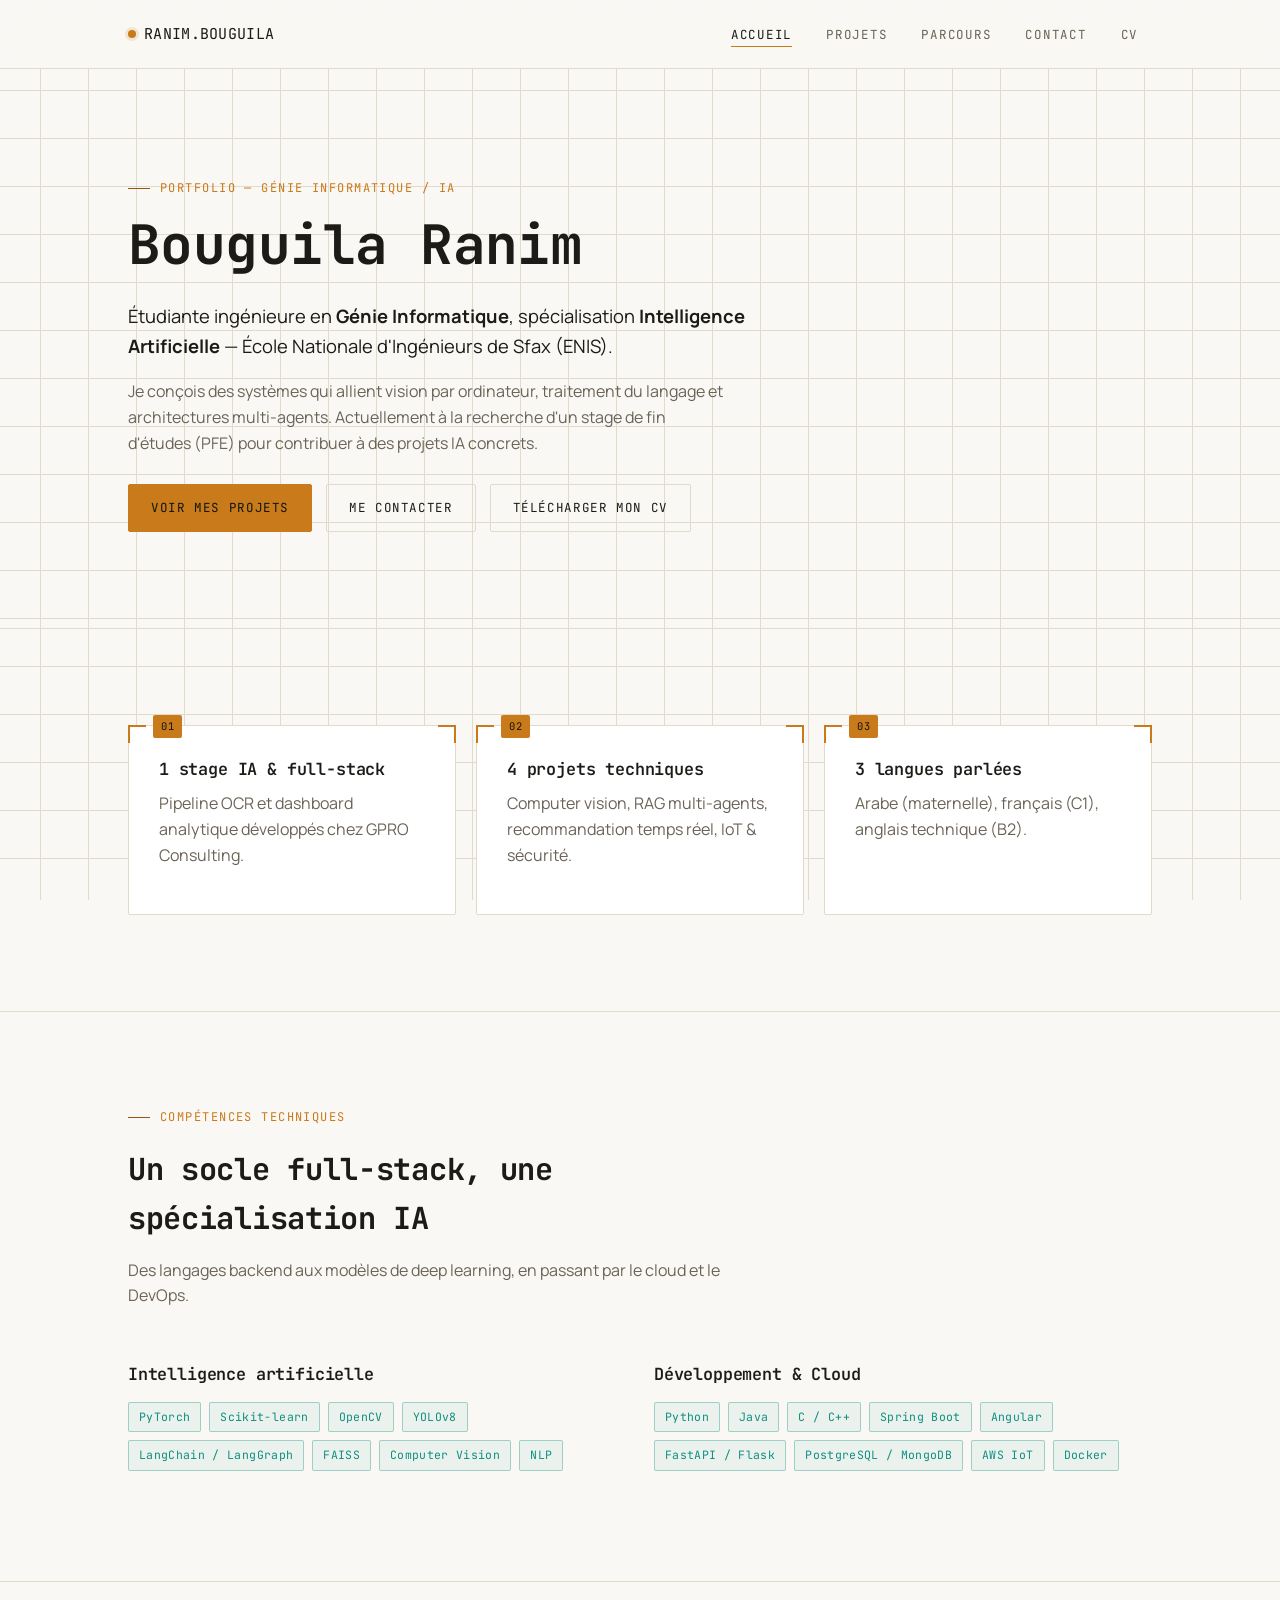
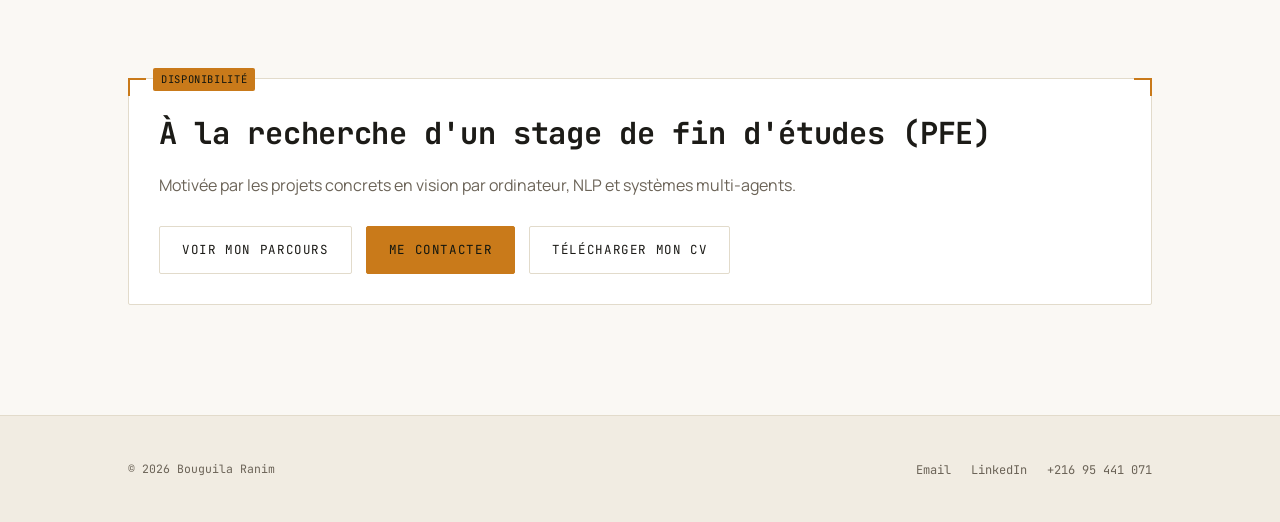
==== index.html @ ae15f214 "Initial portfolio" ====
<!DOCTYPE html>
<html lang="fr">
<head>
<meta charset="UTF-8">
<meta name="viewport" content="width=device-width, initial-scale=1.0">
<title>Bouguila Ranim — Portfolio Ingénierie IA</title>
<meta name="description" content="Portfolio de Bouguila Ranim, étudiante ingénieure en génie informatique spécialisée en intelligence artificielle.">
<link rel="preconnect" href="https://fonts.googleapis.com">
<link href="https://fonts.googleapis.com/css2?family=JetBrains+Mono:wght@400;600;700&family=Manrope:wght@400;500;600;700&display=swap" rel="stylesheet">
<link rel="stylesheet" href="style.css">
</head>
<body>
<a href="#main" class="skip-link">Aller au contenu</a>

<nav class="site-nav">
  <div class="wrap">
    <a href="index.html" class="brand"><span class="dot"></span> RANIM.BOUGUILA</a>
    <button class="nav-toggle" aria-label="Ouvrir le menu" aria-expanded="false">≡</button>
    <ul class="nav-links">
      <li><a href="index.html" aria-current="page">Accueil</a></li>
      <li><a href="projets.html">Projets</a></li>
      <li><a href="parcours.html">Parcours</a></li>
      <li><a href="contact.html">Contact</a></li>
      <li><a href="CV_Bouguila_Ranim.pdf" target="_blank" rel="noopener">CV</a></li>
    </ul>
  </div>
</nav>

<main id="main">

  <!-- HERO -->
  <section style="padding-top: 110px;">
    <div class="wrap">
      <div class="eyebrow">Portfolio — Génie Informatique / IA</div>
      <h1 class="reveal">Bouguila Ranim</h1>
      <p style="font-size:1.15rem; max-width:640px; color: var(--text);" class="reveal">
        Étudiante ingénieure en <strong>Génie Informatique</strong>, spécialisation
        <strong>Intelligence Artificielle</strong> — École Nationale d'Ingénieurs de Sfax (ENIS).
      </p>
      <p style="max-width: 600px;" class="reveal">
        Je conçois des systèmes qui allient vision par ordinateur, traitement du langage et
        architectures multi-agents. Actuellement à la recherche d'un stage de fin d'études (PFE)
        pour contribuer à des projets IA concrets.
      </p>
      <div class="btn-row reveal">
        <a href="projets.html" class="btn btn-primary">Voir mes projets</a>
        <a href="contact.html" class="btn btn-ghost">Me contacter</a>
        <a href="CV_Bouguila_Ranim.pdf" target="_blank" rel="noopener" class="btn btn-ghost">Télécharger mon CV</a>
      </div>
    </div>
  </section>

  <!-- APERCU CHIFFRES -->
  <section>
    <div class="wrap">
      <div class="grid-3">
        <div class="frame reveal">
          <span class="frame-tag">01</span>
          <h3>1 stage IA & full-stack</h3>
          <p>Pipeline OCR et dashboard analytique développés chez GPRO Consulting.</p>
        </div>
        <div class="frame reveal">
          <span class="frame-tag">02</span>
          <h3>4 projets techniques</h3>
          <p>Computer vision, RAG multi-agents, recommandation temps réel, IoT & sécurité.</p>
        </div>
        <div class="frame reveal">
          <span class="frame-tag">03</span>
          <h3>3 langues parlées</h3>
          <p>Arabe (maternelle), français (C1), anglais technique (B2).</p>
        </div>
      </div>
    </div>
  </section>

  <!-- COMPETENCES -->
  <section>
    <div class="wrap">
      <div class="section-head">
        <div class="eyebrow">Compétences techniques</div>
        <h2 class="reveal">Un socle full-stack, une spécialisation IA</h2>
        <p class="reveal">Des langages backend aux modèles de deep learning, en passant par le cloud et le DevOps.</p>
      </div>

      <div class="grid-2">
        <div class="reveal">
          <h3>Intelligence artificielle</h3>
          <div class="tags">
            <span class="tag">PyTorch</span>
            <span class="tag">Scikit-learn</span>
            <span class="tag">OpenCV</span>
            <span class="tag">YOLOv8</span>
            <span class="tag">LangChain / LangGraph</span>
            <span class="tag">FAISS</span>
            <span class="tag">Computer Vision</span>
            <span class="tag">NLP</span>
          </div>
        </div>
        <div class="reveal">
          <h3>Développement & Cloud</h3>
          <div class="tags">
            <span class="tag">Python</span>
            <span class="tag">Java</span>
            <span class="tag">C / C++</span>
            <span class="tag">Spring Boot</span>
            <span class="tag">Angular</span>
            <span class="tag">FastAPI / Flask</span>
            <span class="tag">PostgreSQL / MongoDB</span>
            <span class="tag">AWS IoT</span>
            <span class="tag">Docker</span>
          </div>
        </div>
      </div>
    </div>
  </section>

  <!-- CTA FINAL -->
  <section style="border-bottom:none; padding-bottom: 110px;">
    <div class="wrap">
      <div class="frame reveal" style="text-align:left;">
        <span class="frame-tag">Disponibilité</span>
        <h2>À la recherche d'un stage de fin d'études (PFE)</h2>
        <p>Motivée par les projets concrets en vision par ordinateur, NLP et systèmes multi-agents.</p>
        <div class="btn-row">
          <a href="parcours.html" class="btn btn-ghost">Voir mon parcours</a>
          <a href="contact.html" class="btn btn-primary">Me contacter</a>
          <a href="CV_Bouguila_Ranim.pdf" target="_blank" rel="noopener" class="btn btn-ghost">Télécharger mon CV</a>
        </div>
      </div>
    </div>
  </section>

</main>

<footer class="site-footer">
  <div class="wrap">
    <span class="foot-note">© 2026 Bouguila Ranim</span>
    <ul class="foot-links">
      <li><a href="mailto:ranim.bouguila@enis.tn">Email</a></li>
      <li><a href="https://linkedin.com/in/ranim-bouguila" target="_blank" rel="noopener">LinkedIn</a></li>
      <li><a href="tel:+21695441071">+216 95 441 071</a></li>
    </ul>
  </div>
</footer>

<script src="script.js"></script>
</body>
</html>
---- style.css ----
/* ============================================
   PORTFOLIO — Bouguila Ranim
   Palette : graphite / ambre détection
   ============================================ */

:root{
  --bg: #FAF8F4;
  --bg-alt: #F1ECE2;
  --surface: #FFFFFF;
  --surface-2: #F1ECE2;
  --border: #E2DBCB;
  --text: #1C1B17;
  --text-muted: #6B6357;
  --accent: #C97A1A;
  --accent-dim: #8f5710;
  --teal: #0E8F80;
  --font-display: 'JetBrains Mono', ui-monospace, monospace;
  --font-body: 'Manrope', -apple-system, BlinkMacSystemFont, sans-serif;
  --radius: 2px;
  --maxw: 1080px;
}

*{ box-sizing: border-box; }

html{ scroll-behavior: smooth; }

body{
  margin:0;
  background: var(--bg);
  background-image:
    linear-gradient(var(--border) 1px, transparent 1px),
    linear-gradient(90deg, var(--border) 1px, transparent 1px);
  background-size: 48px 48px;
  background-attachment: fixed;
  background-position: center;
  color: var(--text);
  font-family: var(--font-body);
  line-height: 1.6;
  -webkit-font-smoothing: antialiased;
}

@media (prefers-reduced-motion: reduce){
  *, *::before, *::after{
    animation-duration: 0.001ms !important;
    animation-iteration-count: 1 !important;
    transition-duration: 0.001ms !important;
    scroll-behavior: auto !important;
  }
}

a{ color: inherit; text-decoration: none; }

.wrap{
  max-width: var(--maxw);
  margin: 0 auto;
  padding: 0 28px;
}

/* -------- Skip link -------- */
.skip-link{
  position:absolute; left:-999px; top:auto;
  background: var(--accent); color:#0D1220; padding:10px 16px;
  font-family: var(--font-display); font-size: 13px; z-index: 200;
}
.skip-link:focus{ left: 16px; top: 16px; }

/* -------- Nav -------- */
.site-nav{
  position: sticky; top:0; z-index: 100;
  background: rgba(250,248,244,0.86);
  backdrop-filter: blur(10px);
  border-bottom: 1px solid var(--border);
}
.site-nav .wrap{
  display:flex; align-items:center; justify-content:space-between;
  height: 68px;
}
.brand{
  font-family: var(--font-display);
  font-size: 15px; letter-spacing: 0.02em;
  color: var(--text);
  display:flex; align-items:center; gap:8px;
}
.brand .dot{
  width:8px; height:8px; background: var(--accent);
  display:inline-block; border-radius: 50%;
  box-shadow: 0 0 0 3px rgba(201,122,26,0.15);
}
.nav-links{
  display:flex; gap: 6px; list-style:none; margin:0; padding:0;
}
.nav-links a{
  font-family: var(--font-display);
  font-size: 12.5px; letter-spacing: 0.06em; text-transform: uppercase;
  color: var(--text-muted);
  padding: 8px 14px;
  position: relative;
  transition: color .2s ease;
}
.nav-links a::after{
  content:""; position:absolute; left:14px; right:14px; bottom:4px;
  height:1px; background: var(--accent);
  transform: scaleX(0); transform-origin: left;
  transition: transform .25s ease;
}
.nav-links a:hover, .nav-links a[aria-current="page"]{ color: var(--text); }
.nav-links a:hover::after, .nav-links a[aria-current="page"]::after{ transform: scaleX(1); }

.nav-toggle{ display:none; }

/* -------- Eyebrow / labels -------- */
.eyebrow{
  font-family: var(--font-display);
  font-size: 12px; letter-spacing: 0.12em; text-transform: uppercase;
  color: var(--accent);
  display:flex; align-items:center; gap:10px;
  margin: 0 0 18px;
}
.eyebrow::before{
  content:""; width: 22px; height:1px; background: var(--accent-dim);
}

h1,h2,h3{
  font-family: var(--font-display);
  font-weight: 700;
  letter-spacing: -0.01em;
  color: var(--text);
  margin: 0 0 0.5em;
}
h1{ font-size: clamp(2rem, 5vw, 3.4rem); line-height: 1.08; }
h2{ font-size: clamp(1.4rem, 3vw, 1.9rem); }
h3{ font-size: 1.05rem; font-weight: 600; }
p{ color: var(--text-muted); margin: 0 0 1em; }
strong{ color: var(--text); }

/* -------- Buttons -------- */
.btn{
  display:inline-flex; align-items:center; gap:10px;
  font-family: var(--font-display);
  font-size: 12.5px; letter-spacing: 0.05em; text-transform: uppercase;
  padding: 13px 22px;
  border: 1px solid var(--border);
  border-radius: var(--radius);
  transition: border-color .2s ease, transform .2s ease, background .2s ease;
}
.btn-primary{
  background: var(--accent); color:#12160f; border-color: var(--accent);
}
.btn-primary:hover{ transform: translateY(-2px); background:#e0954a; }
.btn-ghost{ color: var(--text); }
.btn-ghost:hover{ border-color: var(--accent); transform: translateY(-2px); }
.btn-row{ display:flex; gap:14px; flex-wrap:wrap; margin-top: 28px; }

/* -------- Sections -------- */
section{ padding: 96px 0; border-bottom: 1px solid var(--border); }
section:last-of-type{ border-bottom:none; }

.section-head{ max-width: 640px; margin-bottom: 52px; }

/* -------- Reveal animation -------- */
.reveal{
  opacity: 0; transform: translateY(18px);
  transition: opacity .7s ease, transform .7s ease;
}
.reveal.in-view{ opacity: 1; transform: translateY(0); }

/* -------- Detection frame (signature element) -------- */
.frame{
  position: relative;
  border: 1px solid var(--border);
  background: var(--surface);
  padding: 30px;
  border-radius: var(--radius);
}
.frame::before, .frame::after,
.frame .corner-tl, .frame .corner-tr, .frame .corner-bl, .frame .corner-br{
  content:""; position:absolute; width: 16px; height: 16px;
  border-color: var(--accent); opacity: 0;
  transition: opacity .4s ease .1s, width .5s ease, height .5s ease;
}
.frame.in-view::before, .frame.in-view::after,
.frame.in-view .corner-tl, .frame.in-view .corner-tr,
.frame.in-view .corner-bl, .frame.in-view .corner-br{ opacity: 1; }

.frame::before{ top:-1px; left:-1px; border-top:2px solid var(--accent); border-left:2px solid var(--accent); }
.frame::after{ top:-1px; right:-1px; border-top:2px solid var(--accent); border-right:2px solid var(--accent); }
.frame .corner-bl{ bottom:-1px; left:-1px; border-bottom:2px solid var(--accent); border-left:2px solid var(--accent); }
.frame .corner-br{ bottom:-1px; right:-1px; border-bottom:2px solid var(--accent); border-right:2px solid var(--accent); }

.frame-tag{
  position:absolute; top:-11px; left: 24px;
  background: var(--accent); color:#12160f;
  font-family: var(--font-display); font-size: 10.5px; letter-spacing: 0.06em;
  padding: 3px 8px; border-radius: 2px;
  text-transform: uppercase;
}

/* -------- Tags / pills -------- */
.tags{ display:flex; flex-wrap:wrap; gap:8px; margin: 14px 0; }
.tag{
  font-family: var(--font-display); font-size: 11.5px; letter-spacing: 0.03em;
  color: var(--teal); border:1px solid rgba(14,143,128,0.35);
  background: rgba(14,143,128,0.06);
  padding: 5px 10px; border-radius: 2px;
}

/* -------- Grids -------- */
.grid-2{ display:grid; grid-template-columns: 1fr 1fr; gap: 28px; }
.grid-3{ display:grid; grid-template-columns: repeat(3,1fr); gap: 20px; }

@media (max-width: 860px){
  .grid-2, .grid-3{ grid-template-columns: 1fr; }
}

/* -------- Footer -------- */
.site-footer{
  border-top: 1px solid var(--border);
  padding: 40px 0;
  background: var(--bg-alt);
}
.site-footer .wrap{
  display:flex; justify-content:space-between; align-items:center; flex-wrap:wrap; gap:16px;
}
.foot-links{ display:flex; gap:20px; list-style:none; padding:0; margin:0; }
.foot-links a{ font-family: var(--font-display); font-size: 12px; color: var(--text-muted); }
.foot-links a:hover{ color: var(--accent); }
.foot-note{ font-family: var(--font-display); font-size: 11.5px; color: var(--text-muted); }

/* -------- Mobile nav -------- */
@media (max-width: 720px){
  .nav-links{
    position: fixed; inset: 68px 0 0 0;
    background: var(--bg);
    flex-direction: column; align-items: flex-start;
    padding: 24px 28px; gap: 4px;
    transform: translateY(-8px);
    opacity: 0; pointer-events: none;
    transition: opacity .2s ease, transform .2s ease;
  }
  .nav-links a{ width:100%; padding: 14px 0; font-size: 13px; }
  .nav-links a::after{ left:0; right:auto; width:0; }
  body.nav-open .nav-links{ opacity:1; pointer-events:auto; transform: translateY(0); }
  .nav-toggle{
    display:flex; align-items:center; justify-content:center;
    width:36px; height:36px; background:none; border:1px solid var(--border);
    color: var(--text); font-family: var(--font-display); cursor:pointer;
  }
}
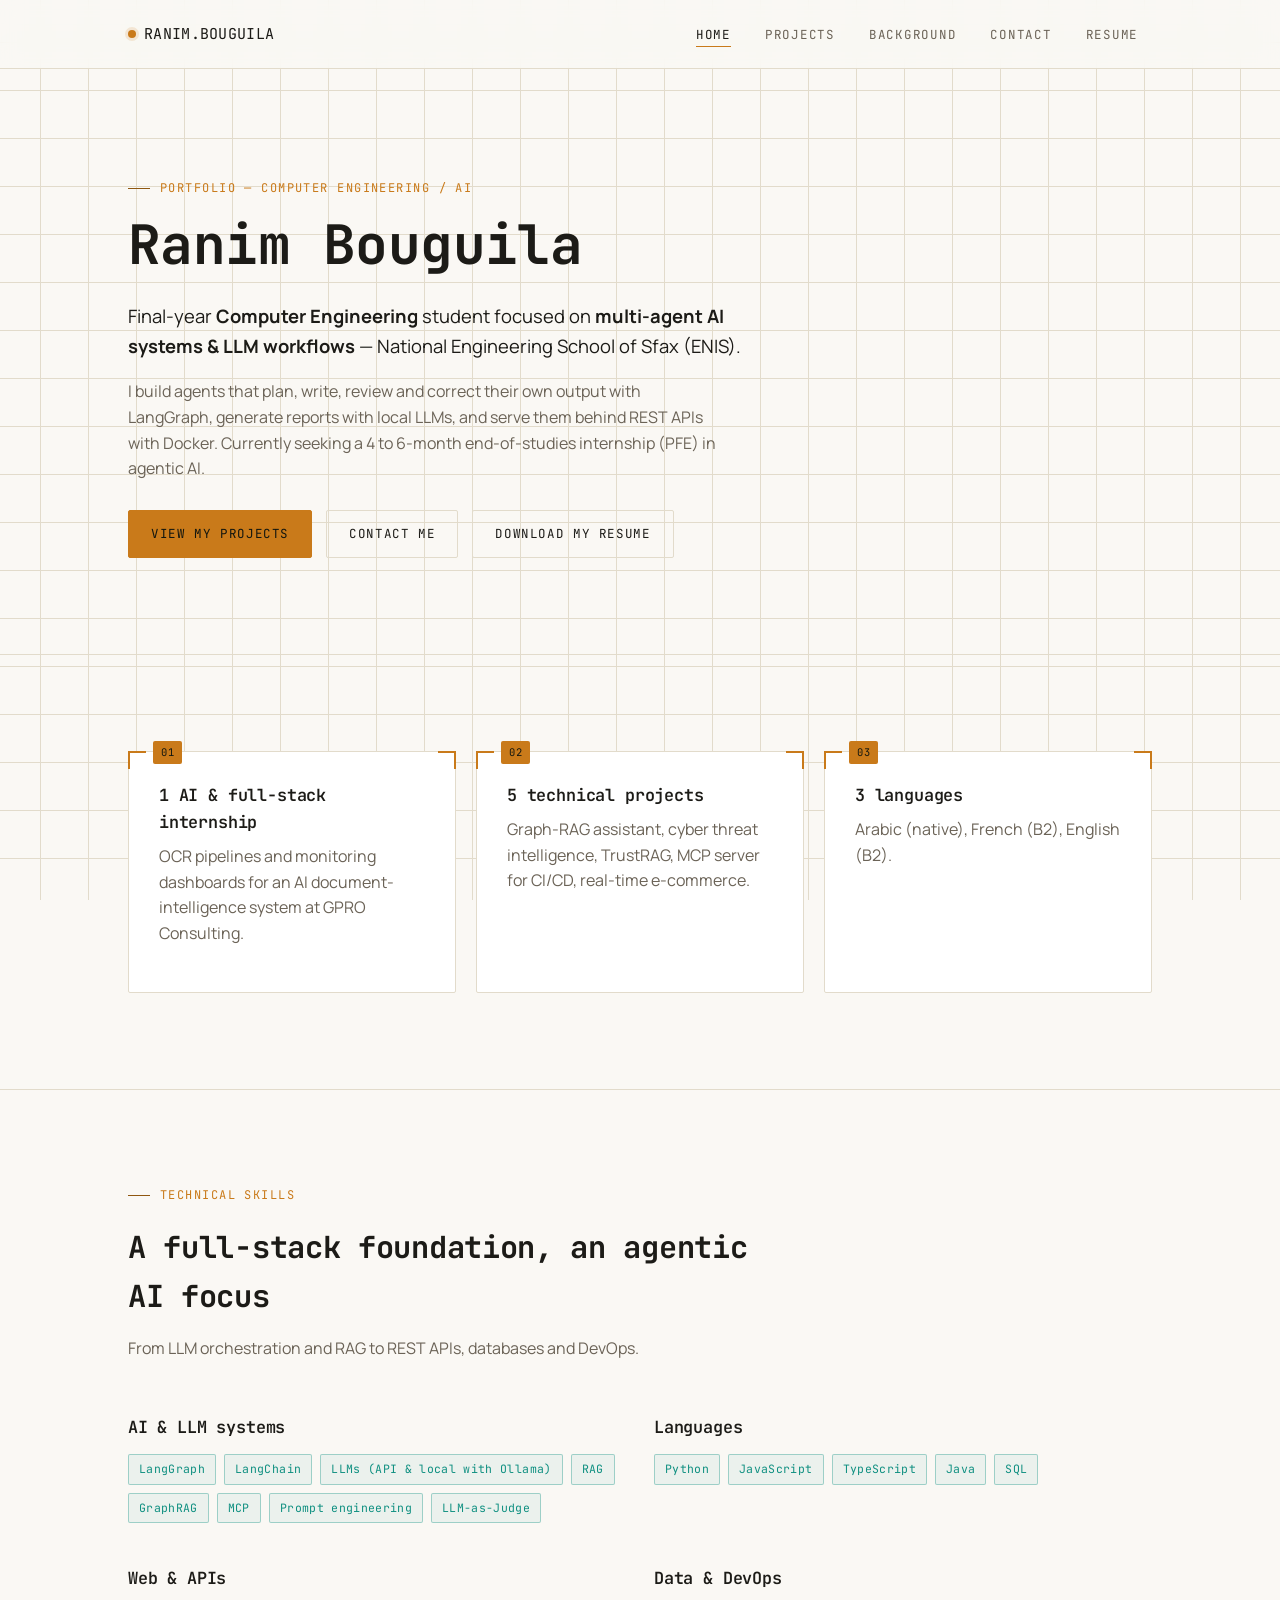
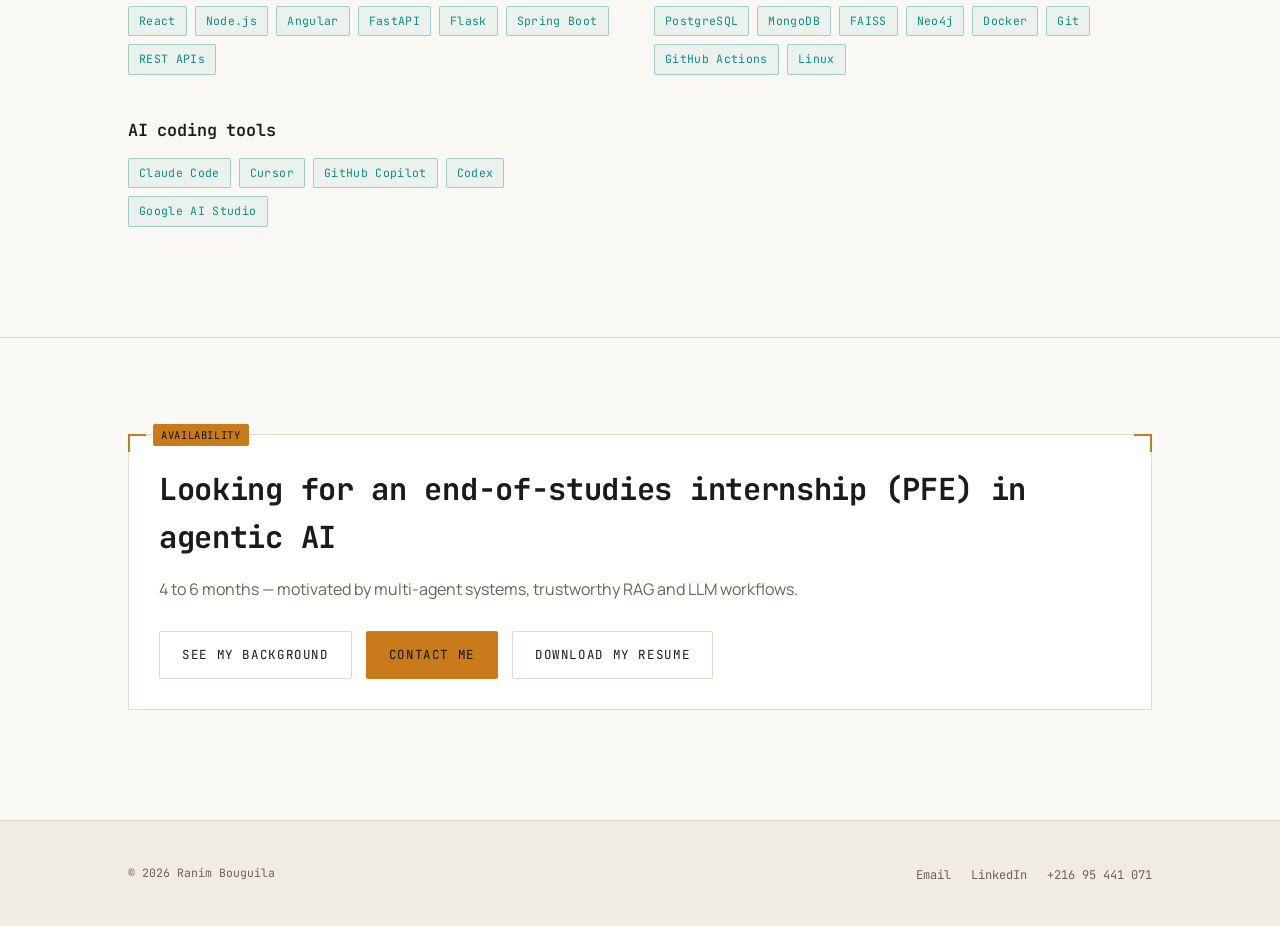
==== commit 78123844: "Update portfolio" ====
--- a/index.html
+++ b/index.html
@@ -1,27 +1,27 @@
 <!DOCTYPE html>
-<html lang="fr">
+<html lang="en">
 <head>
 <meta charset="UTF-8">
 <meta name="viewport" content="width=device-width, initial-scale=1.0">
-<title>Bouguila Ranim — Portfolio Ingénierie IA</title>
-<meta name="description" content="Portfolio de Bouguila Ranim, étudiante ingénieure en génie informatique spécialisée en intelligence artificielle.">
+<title>Ranim Bouguila — AI Engineering Portfolio</title>
+<meta name="description" content="Portfolio of Ranim Bouguila, final-year computer engineering student specialized in multi-agent AI systems and LLM workflows.">
 <link rel="preconnect" href="https://fonts.googleapis.com">
 <link href="https://fonts.googleapis.com/css2?family=JetBrains+Mono:wght@400;600;700&family=Manrope:wght@400;500;600;700&display=swap" rel="stylesheet">
 <link rel="stylesheet" href="style.css">
 </head>
 <body>
-<a href="#main" class="skip-link">Aller au contenu</a>
+<a href="#main" class="skip-link">Skip to content</a>
 
 <nav class="site-nav">
   <div class="wrap">
     <a href="index.html" class="brand"><span class="dot"></span> RANIM.BOUGUILA</a>
-    <button class="nav-toggle" aria-label="Ouvrir le menu" aria-expanded="false">≡</button>
+    <button class="nav-toggle" aria-label="Open menu" aria-expanded="false">≡</button>
     <ul class="nav-links">
-      <li><a href="index.html" aria-current="page">Accueil</a></li>
-      <li><a href="projets.html">Projets</a></li>
-      <li><a href="parcours.html">Parcours</a></li>
+      <li><a href="index.html" aria-current="page">Home</a></li>
+      <li><a href="projets.html">Projects</a></li>
+      <li><a href="parcours.html">Background</a></li>
       <li><a href="contact.html">Contact</a></li>
-      <li><a href="CV_Bouguila_Ranim.pdf" target="_blank" rel="noopener">CV</a></li>
+      <li><a href="CV_Bouguila_Ranim.pdf" target="_blank" rel="noopener">Resume</a></li>
     </ul>
   </div>
 </nav>
@@ -31,100 +31,131 @@
   <!-- HERO -->
   <section style="padding-top: 110px;">
     <div class="wrap">
-      <div class="eyebrow">Portfolio — Génie Informatique / IA</div>
-      <h1 class="reveal">Bouguila Ranim</h1>
+      <div class="eyebrow">Portfolio — Computer Engineering / AI</div>
+      <h1 class="reveal">Ranim Bouguila</h1>
       <p style="font-size:1.15rem; max-width:640px; color: var(--text);" class="reveal">
-        Étudiante ingénieure en <strong>Génie Informatique</strong>, spécialisation
-        <strong>Intelligence Artificielle</strong> — École Nationale d'Ingénieurs de Sfax (ENIS).
+        Final-year <strong>Computer Engineering</strong> student focused on
+        <strong>multi-agent AI systems &amp; LLM workflows</strong> — National Engineering School of Sfax (ENIS).
       </p>
       <p style="max-width: 600px;" class="reveal">
-        Je conçois des systèmes qui allient vision par ordinateur, traitement du langage et
-        architectures multi-agents. Actuellement à la recherche d'un stage de fin d'études (PFE)
-        pour contribuer à des projets IA concrets.
+        I build agents that plan, write, review and correct their own output with LangGraph,
+        generate reports with local LLMs, and serve them behind REST APIs with Docker.
+        Currently seeking a 4 to 6-month end-of-studies internship (PFE) in agentic AI.
       </p>
       <div class="btn-row reveal">
-        <a href="projets.html" class="btn btn-primary">Voir mes projets</a>
-        <a href="contact.html" class="btn btn-ghost">Me contacter</a>
-        <a href="CV_Bouguila_Ranim.pdf" target="_blank" rel="noopener" class="btn btn-ghost">Télécharger mon CV</a>
+        <a href="projets.html" class="btn btn-primary">View my projects</a>
+        <a href="contact.html" class="btn btn-ghost">Contact me</a>
+        <a href="CV_Bouguila_Ranim.pdf" target="_blank" rel="noopener" class="btn btn-ghost">Download my resume</a>
       </div>
     </div>
   </section>
 
-  <!-- APERCU CHIFFRES -->
+  <!-- AT A GLANCE -->
   <section>
     <div class="wrap">
       <div class="grid-3">
         <div class="frame reveal">
           <span class="frame-tag">01</span>
-          <h3>1 stage IA & full-stack</h3>
-          <p>Pipeline OCR et dashboard analytique développés chez GPRO Consulting.</p>
+          <h3>1 AI &amp; full-stack internship</h3>
+          <p>OCR pipelines and monitoring dashboards for an AI document-intelligence system at GPRO Consulting.</p>
         </div>
         <div class="frame reveal">
           <span class="frame-tag">02</span>
-          <h3>4 projets techniques</h3>
-          <p>Computer vision, RAG multi-agents, recommandation temps réel, IoT & sécurité.</p>
+          <h3>5 technical projects</h3>
+          <p>Graph-RAG assistant, cyber threat intelligence, TrustRAG, MCP server for CI/CD, real-time e-commerce.</p>
         </div>
         <div class="frame reveal">
           <span class="frame-tag">03</span>
-          <h3>3 langues parlées</h3>
-          <p>Arabe (maternelle), français (C1), anglais technique (B2).</p>
+          <h3>3 languages</h3>
+          <p>Arabic (native), French (B2), English (B2).</p>
         </div>
       </div>
     </div>
   </section>
 
-  <!-- COMPETENCES -->
+  <!-- SKILLS -->
   <section>
     <div class="wrap">
       <div class="section-head">
-        <div class="eyebrow">Compétences techniques</div>
-        <h2 class="reveal">Un socle full-stack, une spécialisation IA</h2>
-        <p class="reveal">Des langages backend aux modèles de deep learning, en passant par le cloud et le DevOps.</p>
+        <div class="eyebrow">Technical skills</div>
+        <h2 class="reveal">A full-stack foundation, an agentic AI focus</h2>
+        <p class="reveal">From LLM orchestration and RAG to REST APIs, databases and DevOps.</p>
       </div>
 
       <div class="grid-2">
         <div class="reveal">
-          <h3>Intelligence artificielle</h3>
+          <h3>AI &amp; LLM systems</h3>
           <div class="tags">
-            <span class="tag">PyTorch</span>
-            <span class="tag">Scikit-learn</span>
-            <span class="tag">OpenCV</span>
-            <span class="tag">YOLOv8</span>
-            <span class="tag">LangChain / LangGraph</span>
-            <span class="tag">FAISS</span>
-            <span class="tag">Computer Vision</span>
-            <span class="tag">NLP</span>
+            <span class="tag">LangGraph</span>
+            <span class="tag">LangChain</span>
+            <span class="tag">LLMs (API &amp; local with Ollama)</span>
+            <span class="tag">RAG</span>
+            <span class="tag">GraphRAG</span>
+            <span class="tag">MCP</span>
+            <span class="tag">Prompt engineering</span>
+            <span class="tag">LLM-as-Judge</span>
           </div>
         </div>
         <div class="reveal">
-          <h3>Développement & Cloud</h3>
+          <h3>Languages</h3>
           <div class="tags">
             <span class="tag">Python</span>
+            <span class="tag">JavaScript</span>
+            <span class="tag">TypeScript</span>
             <span class="tag">Java</span>
-            <span class="tag">C / C++</span>
+            <span class="tag">SQL</span>
+          </div>
+        </div>
+        <div class="reveal">
+          <h3>Web &amp; APIs</h3>
+          <div class="tags">
+            <span class="tag">React</span>
+            <span class="tag">Node.js</span>
+            <span class="tag">Angular</span>
+            <span class="tag">FastAPI</span>
+            <span class="tag">Flask</span>
             <span class="tag">Spring Boot</span>
-            <span class="tag">Angular</span>
-            <span class="tag">FastAPI / Flask</span>
-            <span class="tag">PostgreSQL / MongoDB</span>
-            <span class="tag">AWS IoT</span>
+            <span class="tag">REST APIs</span>
+          </div>
+        </div>
+        <div class="reveal">
+          <h3>Data &amp; DevOps</h3>
+          <div class="tags">
+            <span class="tag">PostgreSQL</span>
+            <span class="tag">MongoDB</span>
+            <span class="tag">FAISS</span>
+            <span class="tag">Neo4j</span>
             <span class="tag">Docker</span>
+            <span class="tag">Git</span>
+            <span class="tag">GitHub Actions</span>
+            <span class="tag">Linux</span>
+          </div>
+        </div>
+        <div class="reveal">
+          <h3>AI coding tools</h3>
+          <div class="tags">
+            <span class="tag">Claude Code</span>
+            <span class="tag">Cursor</span>
+            <span class="tag">GitHub Copilot</span>
+            <span class="tag">Codex</span>
+            <span class="tag">Google AI Studio</span>
           </div>
         </div>
       </div>
     </div>
   </section>
 
-  <!-- CTA FINAL -->
+  <!-- FINAL CTA -->
   <section style="border-bottom:none; padding-bottom: 110px;">
     <div class="wrap">
       <div class="frame reveal" style="text-align:left;">
-        <span class="frame-tag">Disponibilité</span>
-        <h2>À la recherche d'un stage de fin d'études (PFE)</h2>
-        <p>Motivée par les projets concrets en vision par ordinateur, NLP et systèmes multi-agents.</p>
+        <span class="frame-tag">Availability</span>
+        <h2>Looking for an end-of-studies internship (PFE) in agentic AI</h2>
+        <p>4 to 6 months — motivated by multi-agent systems, trustworthy RAG and LLM workflows.</p>
         <div class="btn-row">
-          <a href="parcours.html" class="btn btn-ghost">Voir mon parcours</a>
-          <a href="contact.html" class="btn btn-primary">Me contacter</a>
-          <a href="CV_Bouguila_Ranim.pdf" target="_blank" rel="noopener" class="btn btn-ghost">Télécharger mon CV</a>
+          <a href="parcours.html" class="btn btn-ghost">See my background</a>
+          <a href="contact.html" class="btn btn-primary">Contact me</a>
+          <a href="cv_quickprime.pdf" target="_blank" rel="noopener" class="btn btn-ghost">Download my resume</a>
         </div>
       </div>
     </div>
@@ -134,7 +165,7 @@
 
 <footer class="site-footer">
   <div class="wrap">
-    <span class="foot-note">© 2026 Bouguila Ranim</span>
+    <span class="foot-note">© 2026 Ranim Bouguila</span>
     <ul class="foot-links">
       <li><a href="mailto:ranim.bouguila@enis.tn">Email</a></li>
       <li><a href="https://linkedin.com/in/ranim-bouguila" target="_blank" rel="noopener">LinkedIn</a></li>
@@ -145,4 +176,4 @@
 
 <script src="script.js"></script>
 </body>
-</html>
+</html>
--- a/style.css
+++ b/style.css
@@ -245,4 +245,4 @@
     width:36px; height:36px; background:none; border:1px solid var(--border);
     color: var(--text); font-family: var(--font-display); cursor:pointer;
   }
-}
+}
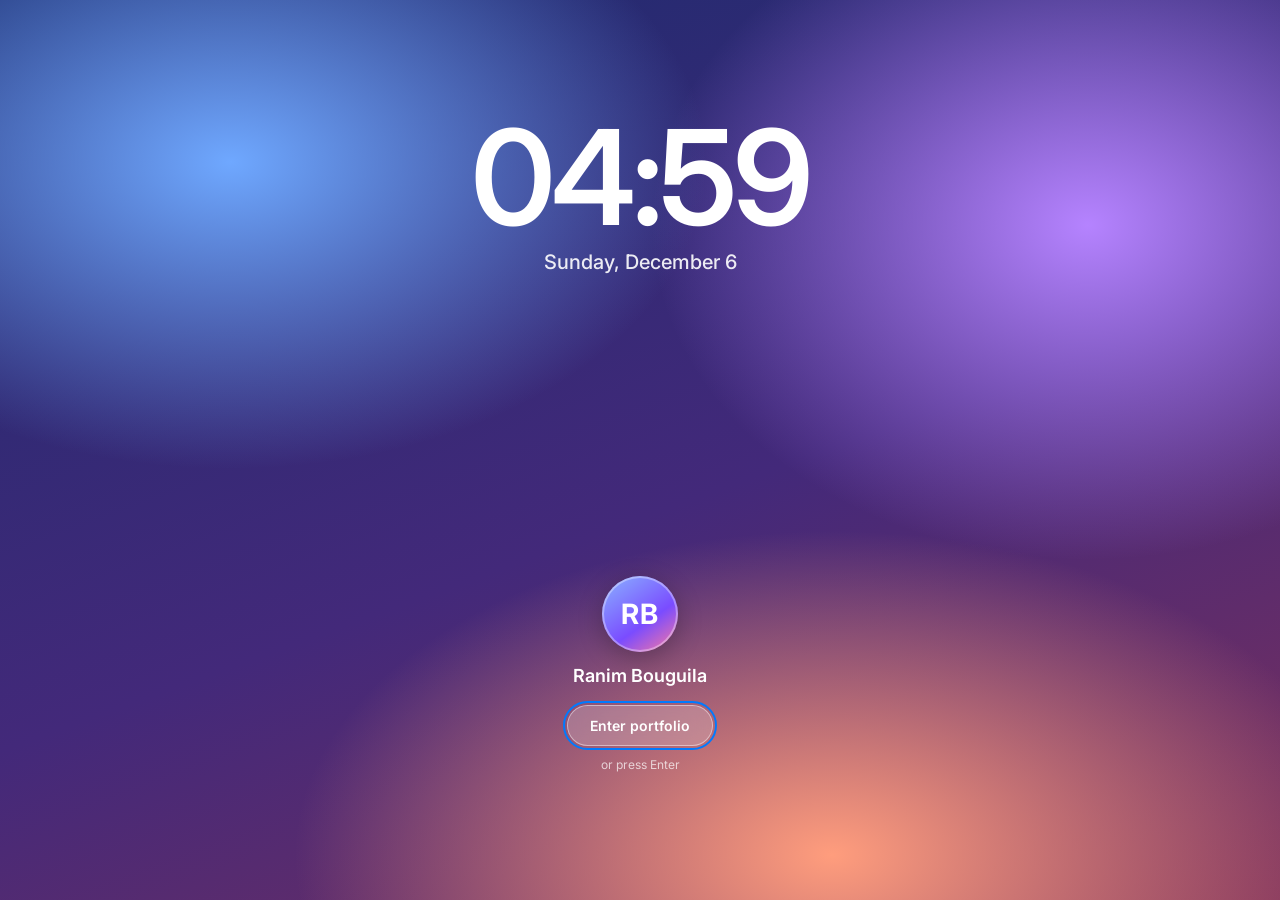
==== commit ea4b4600: "One window at a time" ====
--- a/index.html
+++ b/index.html
@@ -4,175 +4,346 @@
 <meta charset="UTF-8">
 <meta name="viewport" content="width=device-width, initial-scale=1.0">
 <title>Ranim Bouguila — AI Engineering Portfolio</title>
-<meta name="description" content="Portfolio of Ranim Bouguila, final-year computer engineering student specialized in multi-agent AI systems and LLM workflows.">
+<meta name="description" content="Portfolio of Ranim Bouguila, final-year computer engineering student focused on multi-agent AI systems and LLM workflows.">
+<link rel="icon" href="data:image/svg+xml,%3Csvg xmlns='http://www.w3.org/2000/svg' viewBox='0 0 32 32'%3E%3Crect width='32' height='32' rx='8' fill='%23007aff'/%3E%3Ctext x='16' y='22' font-size='17' font-family='Arial' font-weight='700' fill='white' text-anchor='middle'%3ERB%3C/text%3E%3C/svg%3E">
 <link rel="preconnect" href="https://fonts.googleapis.com">
-<link href="https://fonts.googleapis.com/css2?family=JetBrains+Mono:wght@400;600;700&family=Manrope:wght@400;500;600;700&display=swap" rel="stylesheet">
+<link href="https://fonts.googleapis.com/css2?family=Inter:wght@400;500;600;700&family=JetBrains+Mono:wght@400;600&display=swap" rel="stylesheet">
 <link rel="stylesheet" href="style.css">
 </head>
 <body>
-<a href="#main" class="skip-link">Skip to content</a>
-
-<nav class="site-nav">
-  <div class="wrap">
-    <a href="index.html" class="brand"><span class="dot"></span> RANIM.BOUGUILA</a>
-    <button class="nav-toggle" aria-label="Open menu" aria-expanded="false">≡</button>
-    <ul class="nav-links">
-      <li><a href="index.html" aria-current="page">Home</a></li>
-      <li><a href="projets.html">Projects</a></li>
-      <li><a href="parcours.html">Background</a></li>
-      <li><a href="contact.html">Contact</a></li>
-      <li><a href="CV_Bouguila_Ranim.pdf" target="_blank" rel="noopener">Resume</a></li>
-    </ul>
+
+<!-- LOCK SCREEN -->
+<div id="lock" role="dialog" aria-label="Welcome">
+  <div class="lock-time" id="lockTime">9:41</div>
+  <div class="lock-date" id="lockDate">Monday, November 2</div>
+  <div class="lock-user">
+    <div class="avatar">RB</div>
+    <div class="lock-name">Ranim Bouguila</div>
+    <button class="lock-btn" id="enterBtn" type="button">Enter portfolio</button>
+    <div class="lock-hint">or press Enter</div>
   </div>
-</nav>
-
-<main id="main">
-
-  <!-- HERO -->
-  <section style="padding-top: 110px;">
-    <div class="wrap">
-      <div class="eyebrow">Portfolio — Computer Engineering / AI</div>
-      <h1 class="reveal">Ranim Bouguila</h1>
-      <p style="font-size:1.15rem; max-width:640px; color: var(--text);" class="reveal">
-        Final-year <strong>Computer Engineering</strong> student focused on
-        <strong>multi-agent AI systems &amp; LLM workflows</strong> — National Engineering School of Sfax (ENIS).
-      </p>
-      <p style="max-width: 600px;" class="reveal">
+</div>
+
+<!-- MENU BAR -->
+<header class="menubar">
+  <div class="mb-left">
+    <div class="menu-wrap">
+      <button class="mb-item apple" id="appleBtn" type="button" aria-label="Apple menu" aria-haspopup="true" aria-expanded="false">
+        <svg viewBox="0 0 24 24" width="15" height="15" aria-hidden="true"><path fill="currentColor" d="M12 7.800c-1.100-1.200-4.600-1.500-5.600 2-1 3.500 1.500 8.700 3.500 8.700 1 0 1.500-.6 2.100-.6s1.100.6 2.100.6c2 0 4.500-5.200 3.500-8.700-1-3.500-4.500-3.200-5.600-2z"/><path fill="currentColor" d="M12 7.600c-.2-2 .9-3.700 3.200-4.200.2 2.200-1 3.900-3.200 4.200z"/></svg>
+      </button>
+      <ul class="menu-pop" id="applePop" role="menu" hidden>
+        <li><button type="button" role="menuitem" data-open="about">About Ranim</button></li>
+        <li><a role="menuitem" href="cv_quickprime.pdf" download>Download resume</a></li>
+        <li class="sep" role="separator"></li>
+        <li><button type="button" role="menuitem" id="lockBtn">Lock screen</button></li>
+      </ul>
+    </div>
+    <span class="mb-item app-name" id="appName">Finder</span>
+    <span class="mb-item dim hide-sm">File</span>
+    <span class="mb-item dim hide-sm">Edit</span>
+    <span class="mb-item dim hide-sm">View</span>
+    <span class="mb-item dim hide-sm">Window</span>
+    <span class="mb-item dim hide-sm">Help</span>
+  </div>
+  <div class="mb-right">
+    <svg class="mb-ico hide-sm" viewBox="0 0 24 24" width="16" height="16" aria-hidden="true"><path fill="none" stroke="currentColor" stroke-width="2" stroke-linecap="round" d="M2.500 9a14 14 0 0 1 19 0M5.500 12.500a10 10 0 0 1 13 0M8.500 16a5.500 5.500 0 0 1 7 0"/><circle cx="12" cy="19" r="1.300" fill="currentColor"/></svg>
+    <svg class="mb-ico hide-sm" viewBox="0 0 28 24" width="22" height="16" aria-hidden="true"><rect x="2" y="6" width="20" height="12" rx="3" fill="none" stroke="currentColor" stroke-width="1.600"/><rect x="4" y="8" width="14" height="8" rx="1.500" fill="currentColor"/><rect x="23" y="10" width="2.500" height="4" rx="1" fill="currentColor"/></svg>
+    <span class="mb-item clock" id="clock">Mon Nov 2&nbsp;&nbsp;2:05 PM</span>
+  </div>
+</header>
+
+<!-- DESKTOP -->
+<main class="desktop" id="desktop">
+
+  <div class="desk-icons" aria-label="Desktop">
+    <button class="desk-icon" type="button" data-open="projects">
+      <span class="di-img folder"><svg viewBox="0 0 24 24" aria-hidden="true"><path fill="#fff" d="M3 7a2 2 0 0 1 2-2h4l2 2h8a2 2 0 0 1 2 2v8a2 2 0 0 1-2 2H5a2 2 0 0 1-2-2z"/></svg></span>
+      <span class="di-label">Projects</span>
+    </button>
+    <button class="desk-icon" type="button" data-open="resume">
+      <span class="di-img pdf"><svg viewBox="0 0 24 24" aria-hidden="true"><path fill="none" stroke="#3a3a3c" stroke-width="1.600" stroke-linejoin="round" d="M7 3h7l5 5v13H7zM14 3v5h5"/><path stroke="#c0392b" stroke-width="1.800" stroke-linecap="round" d="M9.500 16h6"/></svg></span>
+      <span class="di-label">cv_quickprime.pdf</span>
+    </button>
+  </div>
+
+  <!-- ABOUT -->
+  <section class="win" id="win-about" data-app="about" data-name="Finder" role="dialog" aria-label="About Ranim" hidden>
+    <header class="titlebar">
+      <div class="lights"><button class="l close" type="button" aria-label="Close"></button><button class="l min" type="button" aria-label="Minimize"></button><button class="l max" type="button" aria-label="Zoom"></button></div>
+      <div class="title">About Ranim</div>
+    </header>
+    <div class="win-body about">
+      <div class="about-head">
+        <div class="avatar lg">RB</div>
+        <div>
+          <h1>Ranim Bouguila</h1>
+          <p class="role">AI Engineering Student · Multi-Agent Systems &amp; LLM Workflows</p>
+          <p class="avail"><span class="pulse"></span>Open to a 4 to 6-month end-of-studies internship (PFE) in agentic AI</p>
+        </div>
+      </div>
+      <p>
+        Final-year Computer Engineering student at the National Engineering School of Sfax (ENIS).
         I build agents that plan, write, review and correct their own output with LangGraph,
         generate reports with local LLMs, and serve them behind REST APIs with Docker.
-        Currently seeking a 4 to 6-month end-of-studies internship (PFE) in agentic AI.
       </p>
-      <div class="btn-row reveal">
-        <a href="projets.html" class="btn btn-primary">View my projects</a>
-        <a href="contact.html" class="btn btn-ghost">Contact me</a>
-        <a href="CV_Bouguila_Ranim.pdf" target="_blank" rel="noopener" class="btn btn-ghost">Download my resume</a>
-      </div>
-    </div>
-  </section>
-
-  <!-- AT A GLANCE -->
-  <section>
-    <div class="wrap">
-      <div class="grid-3">
-        <div class="frame reveal">
-          <span class="frame-tag">01</span>
-          <h3>1 AI &amp; full-stack internship</h3>
-          <p>OCR pipelines and monitoring dashboards for an AI document-intelligence system at GPRO Consulting.</p>
-        </div>
-        <div class="frame reveal">
-          <span class="frame-tag">02</span>
-          <h3>5 technical projects</h3>
-          <p>Graph-RAG assistant, cyber threat intelligence, TrustRAG, MCP server for CI/CD, real-time e-commerce.</p>
-        </div>
-        <div class="frame reveal">
-          <span class="frame-tag">03</span>
-          <h3>3 languages</h3>
-          <p>Arabic (native), French (B2), English (B2).</p>
-        </div>
-      </div>
-    </div>
-  </section>
-
-  <!-- SKILLS -->
-  <section>
-    <div class="wrap">
-      <div class="section-head">
-        <div class="eyebrow">Technical skills</div>
-        <h2 class="reveal">A full-stack foundation, an agentic AI focus</h2>
-        <p class="reveal">From LLM orchestration and RAG to REST APIs, databases and DevOps.</p>
-      </div>
-
-      <div class="grid-2">
-        <div class="reveal">
-          <h3>AI &amp; LLM systems</h3>
-          <div class="tags">
-            <span class="tag">LangGraph</span>
-            <span class="tag">LangChain</span>
-            <span class="tag">LLMs (API &amp; local with Ollama)</span>
-            <span class="tag">RAG</span>
-            <span class="tag">GraphRAG</span>
-            <span class="tag">MCP</span>
-            <span class="tag">Prompt engineering</span>
-            <span class="tag">LLM-as-Judge</span>
-          </div>
-        </div>
-        <div class="reveal">
-          <h3>Languages</h3>
-          <div class="tags">
-            <span class="tag">Python</span>
-            <span class="tag">JavaScript</span>
-            <span class="tag">TypeScript</span>
-            <span class="tag">Java</span>
-            <span class="tag">SQL</span>
-          </div>
-        </div>
-        <div class="reveal">
-          <h3>Web &amp; APIs</h3>
-          <div class="tags">
-            <span class="tag">React</span>
-            <span class="tag">Node.js</span>
-            <span class="tag">Angular</span>
-            <span class="tag">FastAPI</span>
-            <span class="tag">Flask</span>
-            <span class="tag">Spring Boot</span>
-            <span class="tag">REST APIs</span>
-          </div>
-        </div>
-        <div class="reveal">
-          <h3>Data &amp; DevOps</h3>
-          <div class="tags">
-            <span class="tag">PostgreSQL</span>
-            <span class="tag">MongoDB</span>
-            <span class="tag">FAISS</span>
-            <span class="tag">Neo4j</span>
-            <span class="tag">Docker</span>
-            <span class="tag">Git</span>
-            <span class="tag">GitHub Actions</span>
-            <span class="tag">Linux</span>
-          </div>
-        </div>
-        <div class="reveal">
-          <h3>AI coding tools</h3>
-          <div class="tags">
-            <span class="tag">Claude Code</span>
-            <span class="tag">Cursor</span>
-            <span class="tag">GitHub Copilot</span>
-            <span class="tag">Codex</span>
-            <span class="tag">Google AI Studio</span>
-          </div>
-        </div>
-      </div>
-    </div>
-  </section>
-
-  <!-- FINAL CTA -->
-  <section style="border-bottom:none; padding-bottom: 110px;">
-    <div class="wrap">
-      <div class="frame reveal" style="text-align:left;">
-        <span class="frame-tag">Availability</span>
-        <h2>Looking for an end-of-studies internship (PFE) in agentic AI</h2>
-        <p>4 to 6 months — motivated by multi-agent systems, trustworthy RAG and LLM workflows.</p>
-        <div class="btn-row">
-          <a href="parcours.html" class="btn btn-ghost">See my background</a>
-          <a href="contact.html" class="btn btn-primary">Contact me</a>
-          <a href="cv_quickprime.pdf" target="_blank" rel="noopener" class="btn btn-ghost">Download my resume</a>
-        </div>
-      </div>
+      <div class="chips">
+        <span class="chip">1 AI &amp; full-stack internship</span>
+        <span class="chip">5 technical projects</span>
+        <span class="chip">Arabic · French · English</span>
+      </div>
+      <div class="btn-row">
+        <button class="btn primary" type="button" data-open="projects">View projects</button>
+        <button class="btn" type="button" data-open="resume">Open resume</button>
+        <button class="btn" type="button" data-open="contact">Get in touch</button>
+      </div>
+    </div>
+  </section>
+
+  <!-- PROJECTS (Finder) -->
+  <section class="win wide" id="win-projects" data-app="projects" data-name="Finder" role="dialog" aria-label="Projects" hidden>
+    <header class="titlebar">
+      <div class="lights"><button class="l close" type="button" aria-label="Close"></button><button class="l min" type="button" aria-label="Minimize"></button><button class="l max" type="button" aria-label="Zoom"></button></div>
+      <div class="title">Projects</div>
+    </header>
+    <div class="win-body split">
+      <nav class="sidebar" aria-label="Projects list">
+        <div class="side-title">Academic projects</div>
+        <button type="button" class="side-item active" data-proj="graphrag">Graph-RAG Assistant</button>
+        <button type="button" class="side-item" data-proj="cti">Cyber Threat Intelligence</button>
+        <button type="button" class="side-item" data-proj="trustrag">TrustRAG</button>
+        <button type="button" class="side-item" data-proj="mcp">MCP Code Review Server</button>
+        <button type="button" class="side-item" data-proj="shop">Real-Time E-Commerce</button>
+        <div class="side-title">Internship</div>
+        <button type="button" class="side-item" data-proj="gpro">GPRO Consulting</button>
+      </nav>
+      <div class="pane">
+
+        <article class="proj" data-proj-pane="graphrag">
+          <h2>Multi-Agent Research and Graph-RAG Assistant</h2>
+          <p>A LangGraph multi-agent workflow that plans its steps, retrieves with hybrid RAG, Neo4j Graph-RAG and Text-to-SQL, then critiques and corrects its own answers.</p>
+          <ul>
+            <li>Planning, retrieval, critique and correction loop</li>
+            <li>Hybrid RAG with FAISS, Neo4j Graph-RAG and Text-to-SQL</li>
+            <li>Documents ingested with OCR, served by a FastAPI REST API</li>
+          </ul>
+          <div class="tags"><span class="tag">Python</span><span class="tag">LangGraph</span><span class="tag">FAISS</span><span class="tag">Neo4j</span><span class="tag">FastAPI</span><span class="tag">Tesseract OCR</span></div>
+        </article>
+
+        <article class="proj" data-proj-pane="cti" hidden>
+          <h2>Multi-Agent Cyber Threat Intelligence System</h2>
+          <p>A multi-agent system that correlates OSINT sources with a local LLM and generates threat reports automatically.</p>
+          <ul>
+            <li>Local LLM (Ollama) correlating OSINT sources</li>
+            <li>Critic and moderator agents reviewing the output for bias</li>
+            <li>Automated report generation, developed with Cursor</li>
+          </ul>
+          <div class="tags"><span class="tag">Python</span><span class="tag">Ollama</span><span class="tag">LangChain</span><span class="tag">LangGraph</span><span class="tag">FAISS</span><span class="tag">FastAPI</span></div>
+          <a class="btn primary" href="https://github.com/yoyo2-hub/Multi_Agent_CTI_with_RAG" target="_blank" rel="noopener">View code on GitHub</a>
+        </article>
+
+        <article class="proj" data-proj-pane="trustrag" hidden>
+          <h2>TrustRAG: Trustworthy Agentic RAG Platform</h2>
+          <p>A multi-agent RAG and Text-to-SQL platform that cites its sources and verifies every answer against evidence.</p>
+          <ul>
+            <li>Source citations and evidence-based answer verification</li>
+            <li>Served by a FastAPI REST API in Docker</li>
+            <li>Validated by 85 automated tests, developed with Claude Code</li>
+          </ul>
+          <div class="tags"><span class="tag">Python</span><span class="tag">FastAPI</span><span class="tag">LangGraph</span><span class="tag">FAISS</span><span class="tag">PostgreSQL</span><span class="tag">Docker</span></div>
+        </article>
+
+        <article class="proj" data-proj-pane="mcp" hidden>
+          <h2>Agentic MCP Server for Code Review and CI/CD</h2>
+          <p>An MCP server that gives a LangGraph agent controlled access to GitHub repositories and CI/CD pipelines to review pull requests.</p>
+          <ul>
+            <li>Controlled agent access to repositories and pipelines through MCP</li>
+            <li>Human approval step and structured logging</li>
+            <li>GitHub Actions workflows, containerized with Docker and Kubernetes</li>
+          </ul>
+          <div class="tags"><span class="tag">Python</span><span class="tag">MCP</span><span class="tag">LangGraph</span><span class="tag">GitHub Actions</span><span class="tag">Docker</span><span class="tag">Kubernetes</span></div>
+        </article>
+
+        <article class="proj" data-proj-pane="shop" hidden>
+          <h2>Real-Time E-Commerce Platform (Full Stack)</h2>
+          <p>A full-stack platform that processes user events in real time.</p>
+          <ul>
+            <li>Spring Boot REST API and Angular front end</li>
+            <li>HTML/CSS/JavaScript storefront</li>
+            <li>Apache Kafka for real-time events, MongoDB Atlas for storage</li>
+          </ul>
+          <div class="tags"><span class="tag">Java 17</span><span class="tag">Spring Boot</span><span class="tag">Angular</span><span class="tag">Apache Kafka</span><span class="tag">MongoDB Atlas</span></div>
+          <a class="btn primary" href="https://github.com/yoyo2-hub/Real-Time_E-commerce_Platform-Recommendation_System" target="_blank" rel="noopener">View code on GitHub</a>
+        </article>
+
+        <article class="proj" data-proj-pane="gpro" hidden>
+          <h2>AI Document Intelligence — GPRO Consulting</h2>
+          <p>Full-stack and AI developer internship (2 months, 2026). Contributed to a system that classifies documents, extracts their data with OCR and validates it, integrated with an ERP through REST APIs.</p>
+          <ul>
+            <li>OCR pipelines with confidence thresholds and human feedback</li>
+            <li>Monitoring dashboards to follow the quality of the results</li>
+            <li>ERP integration through REST APIs</li>
+          </ul>
+          <div class="tags"><span class="tag">Spring Boot</span><span class="tag">Angular</span><span class="tag">Python</span><span class="tag">scikit-learn</span><span class="tag">Tesseract OCR</span></div>
+          <a class="btn primary" href="https://github.com/Ranim638515/bureau-d-ordre" target="_blank" rel="noopener">View code on GitHub</a>
+        </article>
+
+      </div>
+    </div>
+  </section>
+
+  <!-- SKILLS (Terminal) -->
+  <section class="win term" id="win-skills" data-app="skills" data-name="Terminal" role="dialog" aria-label="Terminal, skills" hidden>
+    <header class="titlebar">
+      <div class="lights"><button class="l close" type="button" aria-label="Close"></button><button class="l min" type="button" aria-label="Minimize"></button><button class="l max" type="button" aria-label="Zoom"></button></div>
+      <div class="title">ranim — skills — 80×24</div>
+    </header>
+    <div class="win-body terminal">
+      <p><span class="ps">ranim@portfolio ~ %</span> whoami</p>
+      <p class="out">ranim_bouguila — AI engineering student, ENIS</p>
+      <p><span class="ps">ranim@portfolio ~ %</span> cat skills.txt</p>
+      <dl>
+        <dt>AI &amp; LLM systems</dt>
+        <dd>LangGraph, LangChain, LLMs (API and local with Ollama), RAG, GraphRAG, MCP, prompt engineering, LLM-as-Judge</dd>
+        <dt>Languages</dt>
+        <dd>Python, JavaScript, TypeScript, Java, SQL</dd>
+        <dt>Web &amp; APIs</dt>
+        <dd>React, Node.js, Angular, FastAPI, Flask, Spring Boot, REST APIs</dd>
+        <dt>Data &amp; DevOps</dt>
+        <dd>PostgreSQL, MongoDB, FAISS, Neo4j, Docker, Git, GitHub Actions, Linux</dd>
+        <dt>AI coding tools</dt>
+        <dd>Claude Code, Cursor, GitHub Copilot, Codex, Google AI Studio</dd>
+      </dl>
+      <p><span class="ps">ranim@portfolio ~ %</span> <span class="cursor"></span></p>
+    </div>
+  </section>
+
+  <!-- BACKGROUND (Notes) -->
+  <section class="win notes" id="win-background" data-app="background" data-name="Notes" role="dialog" aria-label="Notes, background" hidden>
+    <header class="titlebar">
+      <div class="lights"><button class="l close" type="button" aria-label="Close"></button><button class="l min" type="button" aria-label="Minimize"></button><button class="l max" type="button" aria-label="Zoom"></button></div>
+      <div class="title">Background</div>
+    </header>
+    <div class="win-body note">
+      <h2>Experience</h2>
+      <div class="entry">
+        <div class="when">2026 · 2 months</div>
+        <h3>Full-Stack and AI Developer Intern, GPRO Consulting</h3>
+        <p>Contributed to an AI document-intelligence system that classifies documents, extracts their data with OCR and validates it, integrated with an ERP through REST APIs. Built OCR pipelines with confidence thresholds and human feedback, and monitoring dashboards to follow the quality of the results.</p>
+        <p class="stack">Spring Boot, Angular, Python, scikit-learn, Tesseract OCR</p>
+      </div>
+      <div class="entry">
+        <div class="when">2025 · 1 month</div>
+        <h3>Worker Intern, Tunisie Telecom</h3>
+        <p>Observed telecommunications operations, technical departments and organizational processes.</p>
+      </div>
+
+      <h2>Education</h2>
+      <div class="entry">
+        <div class="when">2024 to 2027 (expected)</div>
+        <h3>Engineering Degree in Computer Engineering</h3>
+        <p>National Engineering School of Sfax (ENIS), Sfax, Tunisia.</p>
+      </div>
+      <div class="entry">
+        <div class="when">2022 to 2024</div>
+        <h3>Preparatory Cycle in Mathematics &amp; Physics</h3>
+        <p>IPEIM, Monastir, Tunisia.</p>
+      </div>
+      <div class="entry">
+        <div class="when">2022</div>
+        <h3>Mathematics Baccalaureate</h3>
+        <p>Monastir Pioneer High School.</p>
+      </div>
+
+      <h2>Certifications</h2>
+      <p>DataCamp: Introduction to RAG, Introduction to PySpark, ETL and ELT in Python, Introduction to Python, Git courses.</p>
+
+      <h2>Leadership</h2>
+      <ul>
+        <li><strong>PyFac 2025 &amp; 2026:</strong> organizer of the company forum connecting students with professionals.</li>
+        <li><strong>IEEE:</strong> active member.</li>
+        <li><strong>University Radio Club:</strong> member.</li>
+      </ul>
+    </div>
+  </section>
+
+  <!-- CONTACT (Mail) -->
+  <section class="win wide" id="win-contact" data-app="contact" data-name="Mail" role="dialog" aria-label="Mail, contact" hidden>
+    <header class="titlebar">
+      <div class="lights"><button class="l close" type="button" aria-label="Close"></button><button class="l min" type="button" aria-label="Minimize"></button><button class="l max" type="button" aria-label="Zoom"></button></div>
+      <div class="title">New message to Ranim</div>
+    </header>
+    <div class="win-body contact">
+      <div class="card">
+        <h2>Contact</h2>
+        <dl class="details">
+          <dt>Email</dt><dd><a href="mailto:ranim.bouguila@enis.tn">ranim.bouguila@enis.tn</a></dd>
+          <dt>Phone</dt><dd><a href="tel:+21695441071">+216 95 441 071</a></dd>
+          <dt>LinkedIn</dt><dd><a href="https://linkedin.com/in/ranim-bouguila" target="_blank" rel="noopener">linkedin.com/in/ranim-bouguila</a></dd>
+          <dt>Location</dt><dd>Monastir, Tunisia</dd>
+        </dl>
+        <h3>Languages</h3>
+        <div class="lang"><span>Arabic</span><em>Native</em></div><div class="bar"><i style="width:100%"></i></div>
+        <div class="lang"><span>French</span><em>B2</em></div><div class="bar"><i style="width:75%"></i></div>
+        <div class="lang"><span>English</span><em>B2</em></div><div class="bar"><i style="width:75%"></i></div>
+        <h3>Soft skills</h3>
+        <div class="tags"><span class="tag">Curious</span><span class="tag">Rigorous</span><span class="tag">Autonomous</span><span class="tag">Teamwork</span></div>
+      </div>
+      <form class="compose" id="mailForm">
+        <label class="row"><span>To</span><input type="text" value="ranim.bouguila@enis.tn" readonly></label>
+        <label class="row"><span>From</span><input type="text" id="mfName" placeholder="Your name" autocomplete="name"></label>
+        <label class="row"><span>Subject</span><input type="text" id="mfSubject" value="Internship opportunity (PFE)"></label>
+        <label class="msg"><span class="sr">Message</span><textarea id="mfBody" rows="7" placeholder="Write your message here"></textarea></label>
+        <div class="send-row"><button class="btn primary" type="submit">Send in your mail app</button></div>
+      </form>
+    </div>
+  </section>
+
+  <!-- RESUME (Preview) -->
+  <section class="win wide tall" id="win-resume" data-app="resume" data-name="Preview" role="dialog" aria-label="Preview, resume" hidden>
+    <header class="titlebar">
+      <div class="lights"><button class="l close" type="button" aria-label="Close"></button><button class="l min" type="button" aria-label="Minimize"></button><button class="l max" type="button" aria-label="Zoom"></button></div>
+      <div class="title">cv_quickprime.pdf</div>
+    </header>
+    <div class="win-body preview">
+      <div class="pv-bar">
+        <a class="btn" href="cv_quickprime.pdf" target="_blank" rel="noopener">Open in new tab</a>
+        <a class="btn primary" href="cv_quickprime.pdf" download>Download</a>
+      </div>
+      <iframe id="pdfFrame" data-src="cv_quickprime.pdf" title="Resume of Ranim Bouguila"></iframe>
+      <p class="pv-note">If the preview does not load on your device, use Open in new tab or Download.</p>
     </div>
   </section>
 
 </main>
 
-<footer class="site-footer">
-  <div class="wrap">
-    <span class="foot-note">© 2026 Ranim Bouguila</span>
-    <ul class="foot-links">
-      <li><a href="mailto:ranim.bouguila@enis.tn">Email</a></li>
-      <li><a href="https://linkedin.com/in/ranim-bouguila" target="_blank" rel="noopener">LinkedIn</a></li>
-      <li><a href="tel:+21695441071">+216 95 441 071</a></li>
-    </ul>
-  </div>
-</footer>
+<!-- DOCK -->
+<nav class="dock" id="dock" aria-label="Applications">
+  <button class="dock-item" type="button" data-open="about" data-label="About">
+    <span class="icon i-about"><svg viewBox="0 0 24 24" aria-hidden="true"><circle cx="12" cy="8.500" r="3.600" fill="none" stroke="#fff" stroke-width="1.800"/><path d="M5 20c0-4 3-6.200 7-6.200s7 2.200 7 6.200" fill="none" stroke="#fff" stroke-width="1.800" stroke-linecap="round"/></svg></span><span class="run"></span>
+  </button>
+  <button class="dock-item" type="button" data-open="projects" data-label="Projects">
+    <span class="icon i-folder"><svg viewBox="0 0 24 24" aria-hidden="true"><path fill="#fff" d="M3 7a2 2 0 0 1 2-2h4l2 2h8a2 2 0 0 1 2 2v8a2 2 0 0 1-2 2H5a2 2 0 0 1-2-2z"/></svg></span><span class="run"></span>
+  </button>
+  <button class="dock-item" type="button" data-open="skills" data-label="Skills">
+    <span class="icon i-term"><svg viewBox="0 0 24 24" aria-hidden="true"><path d="M5 8l4 4-4 4M12 17h7" fill="none" stroke="#fff" stroke-width="2" stroke-linecap="round" stroke-linejoin="round"/></svg></span><span class="run"></span>
+  </button>
+  <button class="dock-item" type="button" data-open="background" data-label="Background">
+    <span class="icon i-notes"><svg viewBox="0 0 24 24" aria-hidden="true"><path d="M7 8h10M7 12h10M7 16h6" fill="none" stroke="#8a6500" stroke-width="1.900" stroke-linecap="round"/></svg></span><span class="run"></span>
+  </button>
+  <button class="dock-item" type="button" data-open="contact" data-label="Contact">
+    <span class="icon i-mail"><svg viewBox="0 0 24 24" aria-hidden="true"><rect x="3" y="5.500" width="18" height="13" rx="2.200" fill="none" stroke="#fff" stroke-width="1.800"/><path d="M3.500 7.500l8.500 6 8.500-6" fill="none" stroke="#fff" stroke-width="1.800" stroke-linejoin="round"/></svg></span><span class="run"></span>
+  </button>
+  <button class="dock-item" type="button" data-open="resume" data-label="Resume">
+    <span class="icon i-pdf"><svg viewBox="0 0 24 24" aria-hidden="true"><path fill="none" stroke="#3a3a3c" stroke-width="1.700" stroke-linejoin="round" d="M7 3h7l5 5v13H7zM14 3v5h5"/><path stroke="#c0392b" stroke-width="1.900" stroke-linecap="round" d="M9.500 16h6"/></svg></span><span class="run"></span>
+  </button>
+  <span class="dock-sep" aria-hidden="true"></span>
+  <a class="dock-item" href="https://github.com/Ranim638515" target="_blank" rel="noopener" data-label="GitHub" aria-label="GitHub">
+    <span class="icon i-gh"><svg viewBox="0 0 24 24" aria-hidden="true"><path d="M9 8l-4 4 4 4M15 8l4 4-4 4" fill="none" stroke="#fff" stroke-width="2" stroke-linecap="round" stroke-linejoin="round"/></svg></span>
+  </a>
+  <a class="dock-item" href="https://linkedin.com/in/ranim-bouguila" target="_blank" rel="noopener" data-label="LinkedIn" aria-label="LinkedIn">
+    <span class="icon i-in"><svg viewBox="0 0 24 24" aria-hidden="true"><text x="12" y="17" font-size="13" font-weight="700" font-family="Arial, sans-serif" fill="#fff" text-anchor="middle">in</text></svg></span>
+  </a>
+</nav>
 
 <script src="script.js"></script>
 </body>
--- a/style.css
+++ b/style.css
@@ -1,248 +1,399 @@
 /* ============================================
-   PORTFOLIO — Bouguila Ranim
-   Palette : graphite / ambre détection
+   PORTFOLIO — Ranim Bouguila
+   macOS desktop theme
    ============================================ */
 
 :root{
-  --bg: #FAF8F4;
-  --bg-alt: #F1ECE2;
-  --surface: #FFFFFF;
-  --surface-2: #F1ECE2;
-  --border: #E2DBCB;
-  --text: #1C1B17;
-  --text-muted: #6B6357;
-  --accent: #C97A1A;
-  --accent-dim: #8f5710;
-  --teal: #0E8F80;
-  --font-display: 'JetBrains Mono', ui-monospace, monospace;
-  --font-body: 'Manrope', -apple-system, BlinkMacSystemFont, sans-serif;
-  --radius: 2px;
-  --maxw: 1080px;
+  --text: #1d1d1f;
+  --muted: #6e6e73;
+  --accent: #007aff;
+  --sep: rgba(0,0,0,.1);
+  --win: rgba(255,255,255,.88);
+  --side: rgba(238,238,242,.8);
+  --menubar-h: 28px;
+  --font: -apple-system, BlinkMacSystemFont, "SF Pro Text", "Inter", "Segoe UI", system-ui, sans-serif;
+  --mono: "SF Mono", "JetBrains Mono", Menlo, ui-monospace, monospace;
 }
 
 *{ box-sizing: border-box; }
-
-html{ scroll-behavior: smooth; }
-
+html, body{ height: 100%; }
 body{
-  margin:0;
-  background: var(--bg);
-  background-image:
-    linear-gradient(var(--border) 1px, transparent 1px),
-    linear-gradient(90deg, var(--border) 1px, transparent 1px);
-  background-size: 48px 48px;
+  margin: 0;
+  overflow: hidden;
+  font-family: var(--font);
+  font-size: 14px;
+  line-height: 1.5;
+  color: var(--text);
+  -webkit-font-smoothing: antialiased;
+  background:
+    radial-gradient(60% 55% at 18% 18%, #6fa8ff 0%, transparent 62%),
+    radial-gradient(55% 60% at 85% 25%, #b583ff 0%, transparent 62%),
+    radial-gradient(70% 60% at 65% 95%, #ff9d7d 0%, transparent 60%),
+    linear-gradient(160deg, #1c2b6e 0%, #43297a 55%, #7b2f5c 100%);
   background-attachment: fixed;
-  background-position: center;
-  color: var(--text);
-  font-family: var(--font-body);
-  line-height: 1.6;
-  -webkit-font-smoothing: antialiased;
-}
+}
+
+button{ font: inherit; color: inherit; cursor: pointer; }
+a{ color: var(--accent); text-decoration: none; }
+a:hover{ text-decoration: underline; }
+.sr{ position:absolute; width:1px; height:1px; overflow:hidden; clip:rect(0 0 0 0); }
+
+:focus-visible{ outline: 2px solid var(--accent); outline-offset: 2px; }
 
 @media (prefers-reduced-motion: reduce){
-  *, *::before, *::after{
-    animation-duration: 0.001ms !important;
-    animation-iteration-count: 1 !important;
-    transition-duration: 0.001ms !important;
-    scroll-behavior: auto !important;
+  *, *::before, *::after{ animation: none !important; transition-duration: .001ms !important; }
+}
+
+/* ---------- Lock screen ---------- */
+#lock{
+  position: fixed; inset: 0; z-index: 10000;
+  display: flex; flex-direction: column; align-items: center;
+  padding-top: 12vh;
+  color: #fff; text-align: center;
+  background:
+    radial-gradient(60% 55% at 18% 18%, #6fa8ff 0%, transparent 62%),
+    radial-gradient(55% 60% at 85% 25%, #b583ff 0%, transparent 62%),
+    radial-gradient(70% 60% at 65% 95%, #ff9d7d 0%, transparent 60%),
+    linear-gradient(160deg, #1c2b6e 0%, #43297a 55%, #7b2f5c 100%);
+  transition: opacity .5s ease, transform .5s ease;
+}
+#lock.gone{ opacity: 0; transform: scale(1.04); pointer-events: none; }
+.lock-date{ font-size: 20px; font-weight: 500; opacity: .9; }
+.lock-time{ font-size: clamp(72px, 16vw, 132px); font-weight: 600; letter-spacing: -.03em; line-height: 1.05; }
+.lock-user{ margin-top: auto; margin-bottom: 14vh; display: flex; flex-direction: column; align-items: center; gap: 10px; }
+.lock-name{ font-size: 18px; font-weight: 600; }
+.lock-btn{
+  margin-top: 6px; padding: 9px 22px; border-radius: 999px;
+  border: 1px solid rgba(255,255,255,.45);
+  background: rgba(255,255,255,.2); color: #fff; font-weight: 600;
+  backdrop-filter: blur(14px); -webkit-backdrop-filter: blur(14px);
+  transition: background .2s ease;
+}
+.lock-btn:hover{ background: rgba(255,255,255,.32); }
+.lock-hint{ font-size: 12px; opacity: .7; }
+
+.avatar{
+  width: 76px; height: 76px; border-radius: 50%;
+  display: grid; place-items: center;
+  font-size: 28px; font-weight: 700; color: #fff; letter-spacing: .02em;
+  background: linear-gradient(145deg, #8ab4ff, #7a4cff 60%, #ff7a9c);
+  box-shadow: 0 6px 24px rgba(0,0,0,.25), inset 0 0 0 2px rgba(255,255,255,.35);
+}
+.avatar.lg{ width: 84px; height: 84px; flex: none; }
+
+/* ---------- Menu bar ---------- */
+.menubar{
+  position: fixed; top: 0; left: 0; right: 0; z-index: 9000;
+  height: var(--menubar-h);
+  display: flex; align-items: center; justify-content: space-between;
+  padding: 0 10px;
+  color: #fff; font-size: 13px;
+  background: rgba(30,30,40,.28);
+  backdrop-filter: blur(24px) saturate(1.6);
+  -webkit-backdrop-filter: blur(24px) saturate(1.6);
+  text-shadow: 0 1px 2px rgba(0,0,0,.25);
+}
+.mb-left, .mb-right{ display: flex; align-items: center; gap: 2px; }
+.mb-item{ padding: 2px 8px; border-radius: 5px; border: 0; background: none; color: inherit; line-height: 1.4; }
+.mb-item.dim{ opacity: .9; font-weight: 400; }
+.app-name{ font-weight: 700; }
+button.mb-item:hover, button.mb-item[aria-expanded="true"]{ background: rgba(255,255,255,.22); }
+.mb-ico{ margin: 0 6px; }
+.clock{ font-variant-numeric: tabular-nums; white-space: nowrap; }
+.menu-wrap{ position: relative; }
+.menu-pop{
+  position: absolute; top: 28px; left: 0; min-width: 210px;
+  margin: 0; padding: 5px; list-style: none;
+  background: rgba(246,246,250,.92);
+  backdrop-filter: blur(24px); -webkit-backdrop-filter: blur(24px);
+  border: 1px solid rgba(0,0,0,.12); border-radius: 10px;
+  box-shadow: 0 12px 40px rgba(0,0,0,.3);
+  text-shadow: none; color: var(--text);
+}
+.menu-pop[hidden]{ display: none; }
+.menu-pop button, .menu-pop a{
+  display: block; width: 100%; text-align: left;
+  padding: 4px 10px; border: 0; background: none; border-radius: 5px;
+  color: var(--text); font-size: 13px; text-decoration: none;
+}
+.menu-pop button:hover, .menu-pop a:hover{ background: var(--accent); color: #fff; text-decoration: none; }
+.menu-pop .sep{ height: 1px; margin: 5px 8px; background: var(--sep); }
+
+/* ---------- Desktop ---------- */
+.desktop{ position: fixed; inset: var(--menubar-h) 0 0 0; }
+
+.desk-icons{
+  position: absolute; top: 14px; right: 16px;
+  display: flex; flex-direction: column; gap: 14px; align-items: center;
+}
+.desk-icon{
+  width: 96px; padding: 6px 4px; border: 0; background: none; border-radius: 8px;
+  display: flex; flex-direction: column; align-items: center; gap: 4px;
+  color: #fff; text-shadow: 0 1px 3px rgba(0,0,0,.6);
+}
+.desk-icon:hover, .desk-icon:focus-visible{ background: rgba(255,255,255,.18); }
+.di-img{
+  width: 58px; height: 58px; border-radius: 14px;
+  display: grid; place-items: center;
+  box-shadow: 0 4px 12px rgba(0,0,0,.28);
+}
+.di-img svg{ width: 34px; height: 34px; }
+.di-img.folder{ background: linear-gradient(180deg, #6cc4ff, #1a8cff); }
+.di-img.pdf{ background: linear-gradient(180deg, #ffffff, #e4e4ea); }
+.di-label{ font-size: 12px; line-height: 1.25; text-align: center; word-break: break-word; }
+
+/* ---------- Windows ---------- */
+.win{
+  position: absolute; left: 90px; top: 40px;
+  width: min(640px, calc(100vw - 24px));
+  height: min(480px, calc(100vh - var(--menubar-h) - 110px));
+  display: flex; flex-direction: column;
+  background: var(--win);
+  backdrop-filter: blur(30px) saturate(1.5);
+  -webkit-backdrop-filter: blur(30px) saturate(1.5);
+  border-radius: 12px;
+  border: 1px solid rgba(255,255,255,.5);
+  box-shadow: 0 10px 30px rgba(0,0,0,.22), 0 0 0 .5px rgba(0,0,0,.25);
+  overflow: hidden;
+  transition: box-shadow .2s ease, opacity .15s ease, transform .15s ease;
+}
+.win[hidden]{ display: none; }
+.win.wide{ width: min(820px, calc(100vw - 24px)); }
+.win.tall{ height: min(640px, calc(100vh - var(--menubar-h) - 110px)); }
+.win.active{ box-shadow: 0 24px 70px rgba(0,0,0,.4), 0 0 0 .5px rgba(0,0,0,.3); }
+.win.pop{ animation: pop .22s ease-out; }
+.win.closing{ opacity: 0; transform: scale(.94); }
+@keyframes pop{ from{ opacity: 0; transform: scale(.92); } to{ opacity: 1; transform: scale(1); } }
+
+.win.max{
+  left: 0 !important; top: 0 !important;
+  width: 100vw !important; height: calc(100vh - var(--menubar-h)) !important;
+  border-radius: 0;
+}
+
+.titlebar{
+  position: relative; flex: none; height: 40px;
+  display: flex; align-items: center; justify-content: center;
+  background: rgba(246,246,248,.7);
+  border-bottom: 1px solid var(--sep);
+  cursor: default; user-select: none; touch-action: none;
+}
+.title{ font-size: 13px; font-weight: 600; color: var(--text); opacity: .85; padding: 0 90px; white-space: nowrap; overflow: hidden; text-overflow: ellipsis; }
+.win:not(.active) .title{ opacity: .45; }
+
+.lights{ position: absolute; left: 13px; top: 50%; transform: translateY(-50%); display: flex; gap: 8px; }
+.l{
+  width: 12px; height: 12px; padding: 0; border-radius: 50%;
+  border: .5px solid rgba(0,0,0,.18); background: #c8c8cc;
+  position: relative;
+}
+.win.active .l.close{ background: #ff5f57; }
+.win.active .l.min{ background: #febc2e; }
+.win.active .l.max{ background: #28c840; }
+.lights:hover .l::after{
+  content: ""; position: absolute; inset: 2.5px; border-radius: 50%;
+  background: rgba(0,0,0,.4);
+}
+.lights:hover .l.close{ background: #ff5f57; }
+.lights:hover .l.min{ background: #febc2e; }
+.lights:hover .l.max{ background: #28c840; }
+
+.win-body{ flex: 1; min-height: 0; overflow: auto; }
+
+/* ---------- Shared content ---------- */
+h1, h2, h3{ margin: 0; letter-spacing: -.01em; }
+p{ margin: 0 0 .9em; }
+ul{ margin: 0 0 1em; padding-left: 20px; }
+li{ margin-bottom: .3em; }
+
+.btn{
+  display: inline-flex; align-items: center; justify-content: center;
+  padding: 7px 16px; border-radius: 8px;
+  border: 1px solid rgba(0,0,0,.14); background: #fff; color: var(--text);
+  font-size: 13px; font-weight: 500; text-decoration: none;
+  box-shadow: 0 1px 2px rgba(0,0,0,.08);
+  transition: background .15s ease;
+}
+.btn:hover{ background: #f2f2f6; text-decoration: none; }
+.btn.primary{ background: var(--accent); border-color: var(--accent); color: #fff; }
+.btn.primary:hover{ background: #1a86ff; }
+.btn-row{ display: flex; flex-wrap: wrap; gap: 10px; margin-top: 6px; }
+
+.tags{ display: flex; flex-wrap: wrap; gap: 6px; margin: 4px 0 16px; }
+.tag, .chip{
+  padding: 3px 10px; border-radius: 999px;
+  background: rgba(0,122,255,.1); color: #0a5fd0;
+  font-size: 12px; font-weight: 500;
+}
+.chips{ display: flex; flex-wrap: wrap; gap: 8px; margin: 0 0 20px; }
+.chip{ background: rgba(0,0,0,.06); color: var(--text); }
+
+/* ---------- About ---------- */
+.about{ padding: 28px 30px; }
+.about-head{ display: flex; gap: 20px; align-items: center; margin-bottom: 20px; }
+.about h1{ font-size: 26px; font-weight: 700; }
+.role{ margin: 2px 0 8px; color: var(--muted); }
+.avail{ display: flex; align-items: center; gap: 8px; margin: 0; font-size: 13px; font-weight: 500; }
+.pulse{
+  flex: none; width: 9px; height: 9px; border-radius: 50%; background: #30d158;
+  box-shadow: 0 0 0 0 rgba(48,209,88,.6); animation: pulse 2.2s infinite;
+}
+@keyframes pulse{ 70%{ box-shadow: 0 0 0 9px rgba(48,209,88,0); } 100%{ box-shadow: 0 0 0 0 rgba(48,209,88,0); } }
+
+/* ---------- Projects (Finder) ---------- */
+.split{ display: flex; overflow: hidden; }
+.sidebar{
+  flex: none; width: 210px; padding: 12px 8px; overflow: auto;
+  background: var(--side); border-right: 1px solid var(--sep);
+}
+.side-title{ margin: 10px 10px 4px; font-size: 11px; font-weight: 600; color: var(--muted); }
+.side-title:first-child{ margin-top: 2px; }
+.side-item{
+  display: block; width: 100%; text-align: left;
+  padding: 5px 10px; border: 0; border-radius: 6px; background: none; font-size: 13px;
+}
+.side-item:hover{ background: rgba(0,0,0,.05); }
+.side-item.active{ background: rgba(0,0,0,.1); font-weight: 600; }
+.pane{ flex: 1; min-width: 0; overflow: auto; padding: 26px 30px; }
+.proj[hidden]{ display: none; }
+.proj h2{ font-size: 20px; font-weight: 700; margin-bottom: 10px; }
+.proj > p{ color: #3a3a3c; }
+
+/* ---------- Terminal ---------- */
+.win.term{ background: rgba(28,28,32,.9); border-color: rgba(255,255,255,.12); }
+.win.term .titlebar{ background: rgba(52,52,58,.85); border-bottom-color: rgba(0,0,0,.4); }
+.win.term .title{ color: #e8e8ed; }
+.terminal{ padding: 18px 20px; font-family: var(--mono); font-size: 13px; line-height: 1.6; color: #e8e8ed; }
+.terminal p{ margin: 0 0 6px; }
+.terminal .ps{ color: #30d158; }
+.terminal .out{ color: #aeaeb2; margin-bottom: 14px; }
+.terminal dl{ margin: 8px 0 14px; }
+.terminal dt{ color: #64d2ff; margin-top: 10px; }
+.terminal dd{ margin: 0 0 0 18px; color: #e8e8ed; }
+.cursor{ display: inline-block; width: 8px; height: 15px; vertical-align: -2px; background: #e8e8ed; animation: blink 1.1s steps(1) infinite; }
+@keyframes blink{ 50%{ opacity: 0; } }
+
+/* ---------- Notes ---------- */
+.win.notes{ background: rgba(255,251,235,.94); }
+.win.notes .titlebar{ background: rgba(252,244,205,.8); }
+.note{ padding: 24px 32px 30px; }
+.note h2{
+  font-size: 18px; font-weight: 700; margin: 26px 0 12px;
+  padding-bottom: 6px; border-bottom: 1px solid rgba(160,120,0,.25);
+}
+.note h2:first-child{ margin-top: 0; }
+.entry{ margin-bottom: 18px; }
+.when{ font-size: 12px; font-weight: 600; color: #9a6b00; margin-bottom: 2px; }
+.entry h3{ font-size: 15px; font-weight: 600; margin-bottom: 4px; }
+.stack{ font-size: 12.5px; color: var(--muted); }
+
+/* ---------- Contact (Mail) ---------- */
+.contact{ display: grid; grid-template-columns: 300px 1fr; }
+.card{ padding: 24px 24px 28px; background: var(--side); border-right: 1px solid var(--sep); overflow: auto; }
+.card h2{ font-size: 20px; font-weight: 700; margin-bottom: 14px; }
+.card h3{ font-size: 13px; font-weight: 600; color: var(--muted); margin: 20px 0 8px; }
+.details{ margin: 0; }
+.details dt{ font-size: 11.5px; color: var(--muted); margin-top: 10px; }
+.details dd{ margin: 0; font-size: 14px; word-break: break-word; }
+.lang{ display: flex; justify-content: space-between; font-size: 13px; margin-top: 8px; }
+.lang em{ font-style: normal; color: var(--muted); font-size: 12px; }
+.bar{ height: 5px; margin-top: 4px; border-radius: 3px; background: rgba(0,0,0,.09); overflow: hidden; }
+.bar i{ display: block; height: 100%; background: var(--accent); border-radius: 3px; }
+
+.compose{ display: flex; flex-direction: column; padding: 8px 22px 22px; min-width: 0; }
+.row{ display: flex; align-items: center; gap: 10px; padding: 9px 0; border-bottom: 1px solid var(--sep); }
+.row span{ width: 56px; flex: none; text-align: right; color: var(--muted); font-size: 13px; }
+.row input{ flex: 1; min-width: 0; border: 0; background: none; font: inherit; color: var(--text); outline: none; }
+.row input[readonly]{ color: var(--muted); }
+.msg{ flex: 1; display: flex; padding-top: 12px; }
+.msg textarea{
+  flex: 1; width: 100%; min-height: 150px; resize: none; border: 0; background: none;
+  font: inherit; line-height: 1.55; color: var(--text); outline: none;
+}
+.send-row{ display: flex; justify-content: flex-end; padding-top: 10px; }
+
+/* ---------- Preview (resume) ---------- */
+.preview{ display: flex; flex-direction: column; background: #e9e9ee; overflow: hidden; }
+.pv-bar{ flex: none; display: flex; gap: 10px; justify-content: flex-end; padding: 10px 14px; background: rgba(246,246,248,.9); border-bottom: 1px solid var(--sep); }
+.preview iframe{ flex: 1; width: 100%; min-height: 0; border: 0; background: #fff; }
+.pv-note{ flex: none; margin: 0; padding: 8px 14px; font-size: 12px; color: var(--muted); text-align: center; }
+
+/* ---------- Dock ---------- */
+.dock{
+  position: fixed; left: 50%; bottom: 10px; transform: translateX(-50%);
+  z-index: 9500;
+  display: flex; align-items: flex-end; gap: 8px;
+  padding: 8px 10px;
+  border-radius: 22px;
+  background: rgba(255,255,255,.24);
+  border: 1px solid rgba(255,255,255,.4);
+  backdrop-filter: blur(26px) saturate(1.6);
+  -webkit-backdrop-filter: blur(26px) saturate(1.6);
+  box-shadow: 0 10px 40px rgba(0,0,0,.3);
+}
+.dock-item{
+  position: relative; display: block;
+  width: 54px; height: 54px; padding: 0; border: 0; background: none;
+  transform-origin: 50% 100%;
+  transform: scale(var(--s, 1));
+  transition: transform .12s ease-out;
+}
+.dock-item.reset{ transition: transform .25s ease; }
+.icon{
+  width: 100%; height: 100%; border-radius: 13px;
+  display: grid; place-items: center;
+  box-shadow: 0 3px 8px rgba(0,0,0,.28), inset 0 0 0 .5px rgba(255,255,255,.35);
+}
+.icon svg{ width: 62%; height: 62%; }
+.i-about{ background: linear-gradient(180deg, #5ac8fa, #0a84ff); }
+.i-folder{ background: linear-gradient(180deg, #6cc4ff, #1a8cff); }
+.i-term{ background: linear-gradient(180deg, #48484d, #151518); }
+.i-notes{ background: linear-gradient(180deg, #ffe680, #ffc300); }
+.i-mail{ background: linear-gradient(180deg, #5cb8ff, #1473e6); }
+.i-pdf{ background: linear-gradient(180deg, #ffffff, #dcdce3); }
+.i-gh{ background: linear-gradient(180deg, #3a3a3f, #111113); }
+.i-in{ background: #0a66c2; }
+
+.run{ position: absolute; bottom: -6px; left: 50%; width: 4px; height: 4px; margin-left: -2px; border-radius: 50%; background: rgba(255,255,255,.9); display: none; }
+.dock-item.running .run{ display: block; }
+
+.dock-item::after{
+  content: attr(data-label);
+  position: absolute; bottom: calc(100% + 14px); left: 50%;
+  transform: translateX(-50%) scale(calc(1 / var(--s, 1)));
+  transform-origin: 50% 100%;
+  padding: 3px 10px; border-radius: 6px; white-space: nowrap;
+  font-size: 12px; font-weight: 500; color: #fff;
+  background: rgba(40,40,46,.85);
+  opacity: 0; pointer-events: none; transition: opacity .12s ease;
+}
+.dock-item:hover::after, .dock-item:focus-visible::after{ opacity: 1; }
+.dock-sep{ align-self: center; width: 1px; height: 42px; background: rgba(255,255,255,.4); }
+
+/* ---------- Mobile ---------- */
+@media (max-width: 720px){
+  .hide-sm{ display: none; }
+  .desk-icons{ display: none; }
+  .win, .win.wide, .win.tall{
+    left: 0 !important; top: 0 !important;
+    width: 100vw !important;
+    height: calc(100vh - var(--menubar-h) - 74px) !important;
+    border-radius: 0 0 14px 14px;
   }
-}
-
-a{ color: inherit; text-decoration: none; }
-
-.wrap{
-  max-width: var(--maxw);
-  margin: 0 auto;
-  padding: 0 28px;
-}
-
-/* -------- Skip link -------- */
-.skip-link{
-  position:absolute; left:-999px; top:auto;
-  background: var(--accent); color:#0D1220; padding:10px 16px;
-  font-family: var(--font-display); font-size: 13px; z-index: 200;
-}
-.skip-link:focus{ left: 16px; top: 16px; }
-
-/* -------- Nav -------- */
-.site-nav{
-  position: sticky; top:0; z-index: 100;
-  background: rgba(250,248,244,0.86);
-  backdrop-filter: blur(10px);
-  border-bottom: 1px solid var(--border);
-}
-.site-nav .wrap{
-  display:flex; align-items:center; justify-content:space-between;
-  height: 68px;
-}
-.brand{
-  font-family: var(--font-display);
-  font-size: 15px; letter-spacing: 0.02em;
-  color: var(--text);
-  display:flex; align-items:center; gap:8px;
-}
-.brand .dot{
-  width:8px; height:8px; background: var(--accent);
-  display:inline-block; border-radius: 50%;
-  box-shadow: 0 0 0 3px rgba(201,122,26,0.15);
-}
-.nav-links{
-  display:flex; gap: 6px; list-style:none; margin:0; padding:0;
-}
-.nav-links a{
-  font-family: var(--font-display);
-  font-size: 12.5px; letter-spacing: 0.06em; text-transform: uppercase;
-  color: var(--text-muted);
-  padding: 8px 14px;
-  position: relative;
-  transition: color .2s ease;
-}
-.nav-links a::after{
-  content:""; position:absolute; left:14px; right:14px; bottom:4px;
-  height:1px; background: var(--accent);
-  transform: scaleX(0); transform-origin: left;
-  transition: transform .25s ease;
-}
-.nav-links a:hover, .nav-links a[aria-current="page"]{ color: var(--text); }
-.nav-links a:hover::after, .nav-links a[aria-current="page"]::after{ transform: scaleX(1); }
-
-.nav-toggle{ display:none; }
-
-/* -------- Eyebrow / labels -------- */
-.eyebrow{
-  font-family: var(--font-display);
-  font-size: 12px; letter-spacing: 0.12em; text-transform: uppercase;
-  color: var(--accent);
-  display:flex; align-items:center; gap:10px;
-  margin: 0 0 18px;
-}
-.eyebrow::before{
-  content:""; width: 22px; height:1px; background: var(--accent-dim);
-}
-
-h1,h2,h3{
-  font-family: var(--font-display);
-  font-weight: 700;
-  letter-spacing: -0.01em;
-  color: var(--text);
-  margin: 0 0 0.5em;
-}
-h1{ font-size: clamp(2rem, 5vw, 3.4rem); line-height: 1.08; }
-h2{ font-size: clamp(1.4rem, 3vw, 1.9rem); }
-h3{ font-size: 1.05rem; font-weight: 600; }
-p{ color: var(--text-muted); margin: 0 0 1em; }
-strong{ color: var(--text); }
-
-/* -------- Buttons -------- */
-.btn{
-  display:inline-flex; align-items:center; gap:10px;
-  font-family: var(--font-display);
-  font-size: 12.5px; letter-spacing: 0.05em; text-transform: uppercase;
-  padding: 13px 22px;
-  border: 1px solid var(--border);
-  border-radius: var(--radius);
-  transition: border-color .2s ease, transform .2s ease, background .2s ease;
-}
-.btn-primary{
-  background: var(--accent); color:#12160f; border-color: var(--accent);
-}
-.btn-primary:hover{ transform: translateY(-2px); background:#e0954a; }
-.btn-ghost{ color: var(--text); }
-.btn-ghost:hover{ border-color: var(--accent); transform: translateY(-2px); }
-.btn-row{ display:flex; gap:14px; flex-wrap:wrap; margin-top: 28px; }
-
-/* -------- Sections -------- */
-section{ padding: 96px 0; border-bottom: 1px solid var(--border); }
-section:last-of-type{ border-bottom:none; }
-
-.section-head{ max-width: 640px; margin-bottom: 52px; }
-
-/* -------- Reveal animation -------- */
-.reveal{
-  opacity: 0; transform: translateY(18px);
-  transition: opacity .7s ease, transform .7s ease;
-}
-.reveal.in-view{ opacity: 1; transform: translateY(0); }
-
-/* -------- Detection frame (signature element) -------- */
-.frame{
-  position: relative;
-  border: 1px solid var(--border);
-  background: var(--surface);
-  padding: 30px;
-  border-radius: var(--radius);
-}
-.frame::before, .frame::after,
-.frame .corner-tl, .frame .corner-tr, .frame .corner-bl, .frame .corner-br{
-  content:""; position:absolute; width: 16px; height: 16px;
-  border-color: var(--accent); opacity: 0;
-  transition: opacity .4s ease .1s, width .5s ease, height .5s ease;
-}
-.frame.in-view::before, .frame.in-view::after,
-.frame.in-view .corner-tl, .frame.in-view .corner-tr,
-.frame.in-view .corner-bl, .frame.in-view .corner-br{ opacity: 1; }
-
-.frame::before{ top:-1px; left:-1px; border-top:2px solid var(--accent); border-left:2px solid var(--accent); }
-.frame::after{ top:-1px; right:-1px; border-top:2px solid var(--accent); border-right:2px solid var(--accent); }
-.frame .corner-bl{ bottom:-1px; left:-1px; border-bottom:2px solid var(--accent); border-left:2px solid var(--accent); }
-.frame .corner-br{ bottom:-1px; right:-1px; border-bottom:2px solid var(--accent); border-right:2px solid var(--accent); }
-
-.frame-tag{
-  position:absolute; top:-11px; left: 24px;
-  background: var(--accent); color:#12160f;
-  font-family: var(--font-display); font-size: 10.5px; letter-spacing: 0.06em;
-  padding: 3px 8px; border-radius: 2px;
-  text-transform: uppercase;
-}
-
-/* -------- Tags / pills -------- */
-.tags{ display:flex; flex-wrap:wrap; gap:8px; margin: 14px 0; }
-.tag{
-  font-family: var(--font-display); font-size: 11.5px; letter-spacing: 0.03em;
-  color: var(--teal); border:1px solid rgba(14,143,128,0.35);
-  background: rgba(14,143,128,0.06);
-  padding: 5px 10px; border-radius: 2px;
-}
-
-/* -------- Grids -------- */
-.grid-2{ display:grid; grid-template-columns: 1fr 1fr; gap: 28px; }
-.grid-3{ display:grid; grid-template-columns: repeat(3,1fr); gap: 20px; }
-
-@media (max-width: 860px){
-  .grid-2, .grid-3{ grid-template-columns: 1fr; }
-}
-
-/* -------- Footer -------- */
-.site-footer{
-  border-top: 1px solid var(--border);
-  padding: 40px 0;
-  background: var(--bg-alt);
-}
-.site-footer .wrap{
-  display:flex; justify-content:space-between; align-items:center; flex-wrap:wrap; gap:16px;
-}
-.foot-links{ display:flex; gap:20px; list-style:none; padding:0; margin:0; }
-.foot-links a{ font-family: var(--font-display); font-size: 12px; color: var(--text-muted); }
-.foot-links a:hover{ color: var(--accent); }
-.foot-note{ font-family: var(--font-display); font-size: 11.5px; color: var(--text-muted); }
-
-/* -------- Mobile nav -------- */
-@media (max-width: 720px){
-  .nav-links{
-    position: fixed; inset: 68px 0 0 0;
-    background: var(--bg);
-    flex-direction: column; align-items: flex-start;
-    padding: 24px 28px; gap: 4px;
-    transform: translateY(-8px);
-    opacity: 0; pointer-events: none;
-    transition: opacity .2s ease, transform .2s ease;
-  }
-  .nav-links a{ width:100%; padding: 14px 0; font-size: 13px; }
-  .nav-links a::after{ left:0; right:auto; width:0; }
-  body.nav-open .nav-links{ opacity:1; pointer-events:auto; transform: translateY(0); }
-  .nav-toggle{
-    display:flex; align-items:center; justify-content:center;
-    width:36px; height:36px; background:none; border:1px solid var(--border);
-    color: var(--text); font-family: var(--font-display); cursor:pointer;
-  }
+  .titlebar{ touch-action: auto; }
+  .lights .max{ display: none; }
+  .split{ flex-direction: column; }
+  .sidebar{ width: 100%; display: flex; flex-wrap: wrap; gap: 4px; border-right: 0; border-bottom: 1px solid var(--sep); padding: 8px; max-height: 128px; }
+  .side-title{ display: none; }
+  .side-item{ width: auto; border: 1px solid var(--sep); background: rgba(255,255,255,.6); font-size: 12px; padding: 4px 10px; }
+  .pane{ padding: 18px 18px 24px; }
+  .contact{ grid-template-columns: 1fr; }
+  .card{ border-right: 0; border-bottom: 1px solid var(--sep); }
+  .about{ padding: 22px 20px; }
+  .about-head{ flex-direction: column; align-items: flex-start; }
+  .note{ padding: 20px 20px 26px; }
+  .dock{ bottom: 6px; gap: 4px; padding: 6px; border-radius: 18px; max-width: calc(100vw - 12px); }
+  .dock-item{ width: 38px; height: 38px; transform: none !important; }
+  .dock-item::after{ display: none; }
+  .dock-sep{ height: 30px; margin: 0 2px; }
 }
